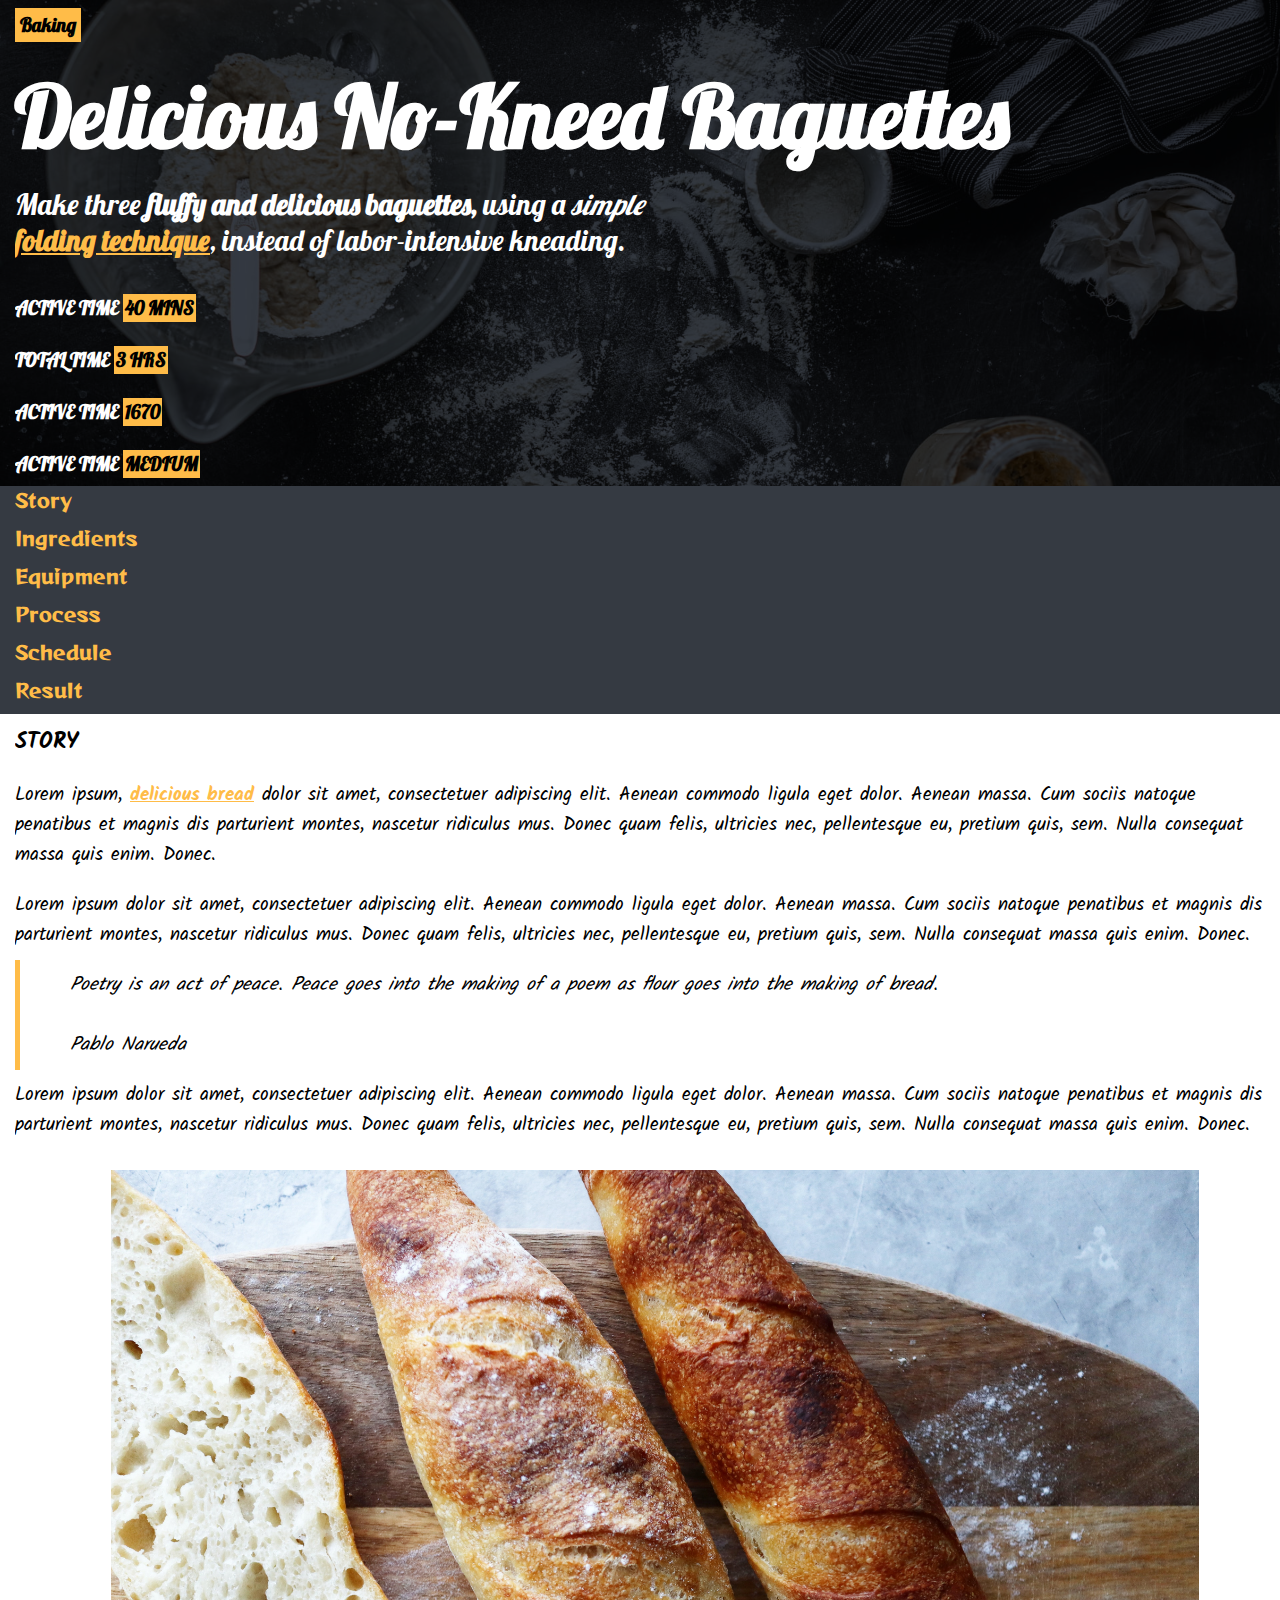
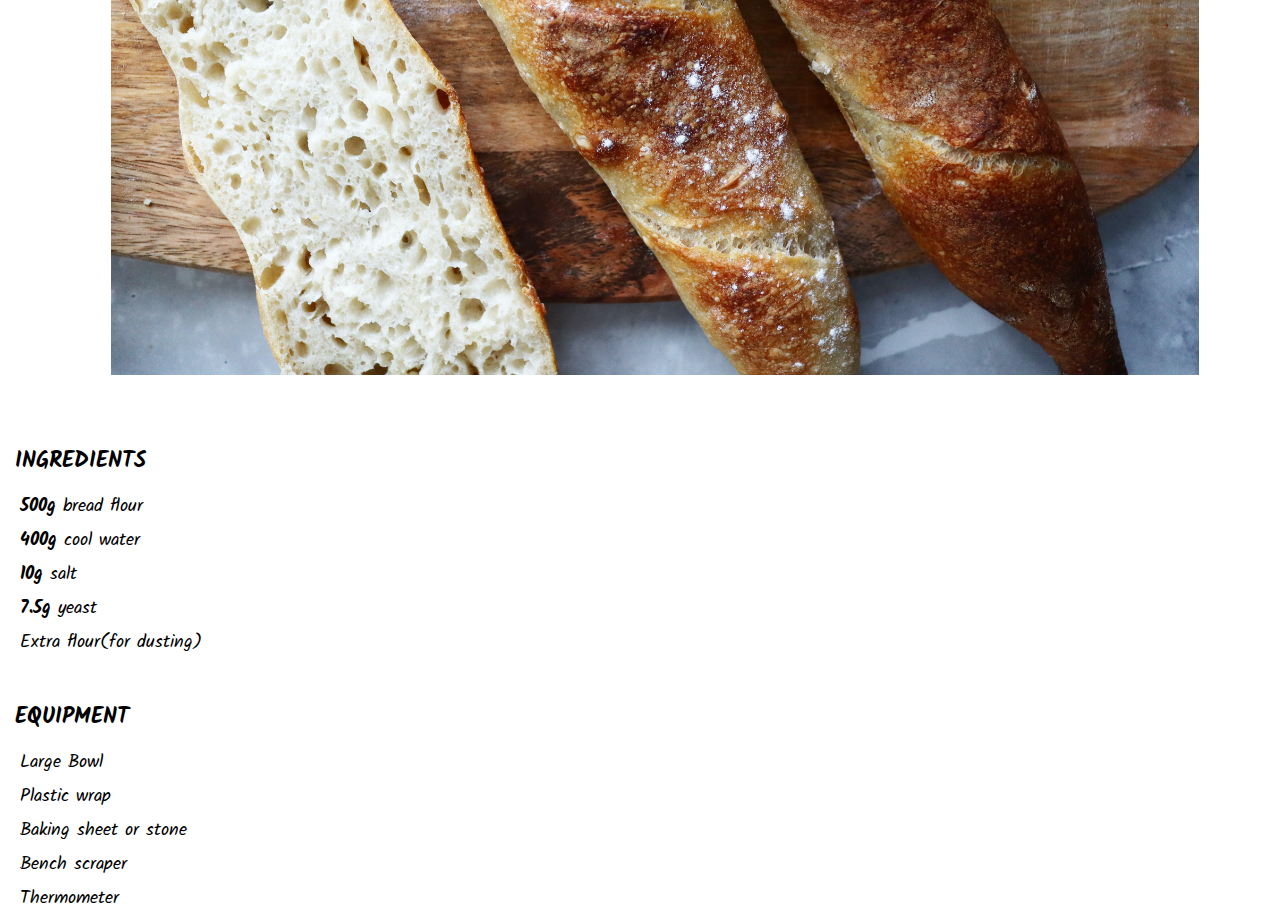
==== index2.html @ e2cf869e "first commit" ====
<!DOCTYPE html>
<html lang="en">
<head>
    <meta charset="UTF-8">
    <meta name="viewport" content="width=device-width, initial-scale=1.0">
    <link rel="stylesheet" href="style2.css">
    <title>Recipe Project</title>
</head>
<body>
    <header>
        <h4>Baking</h4>
        <h2>Delicious No-Kneed Baguettes</h2>
        <p class="desc_p">
            Make three <b>fluffy and delicious baguettes,</b> using a <i>simple</i> <br><span class="dec_word">folding technique</span>, 
            instead of labor-intensive kneading.
        </p>
        <div class="desc_points">
            <ul>
                <li>ACTIVE TIME <span class="desc_vals">40 MINS</span></li>
                <li>TOTAL TIME <span class="desc_vals">3 HRS</span></li>
                <li>ACTIVE TIME <span class="desc_vals">1670</span></li>
                <li>ACTIVE TIME <span class="desc_vals">MEDIUM</span></li>
            </ul>
        </div>
    </header>
    <nav>
        <ul>
            <li><a href="#story">Story</a></li>
            <li><a href="#ingredients">Ingredients</a></li>
            <li><a href="#equipment">Equipment</a></li>
            <li><a href="#process">Process</a></li>
            <li><a href="#schedule">Schedule</a></li>
            <li><a href="#result">Result</a></li>
        </ul>
    </nav>
    <div class="main_content">
        <div id="story">
            <h3>STORY</h3>
            <p>
                Lorem ipsum, <span class="dec_word">delicious bread</span> dolor sit amet, consectetuer adipiscing elit. Aenean commodo ligula eget dolor. 
                Aenean massa. Cum sociis natoque penatibus et magnis dis parturient montes, nascetur ridiculus mus. 
                Donec quam felis, ultricies nec, pellentesque eu, pretium quis, sem. Nulla consequat massa quis enim. Donec.
            </p>
            <p>
                Lorem ipsum dolor sit amet, consectetuer adipiscing elit. Aenean commodo ligula eget dolor. 
                Aenean massa. Cum sociis natoque penatibus et magnis dis parturient montes, nascetur ridiculus mus. 
                Donec quam felis, ultricies nec, pellentesque eu, pretium quis, sem. Nulla consequat massa quis enim. Donec.
            </p>
            <p class="banner">
                Poetry is an act of peace. Peace goes into the making of a poem as flour goes into the making of bread. <br><br>
                Pablo Narueda
            </p>
            <p>
                Lorem ipsum dolor sit amet, consectetuer adipiscing elit. Aenean commodo ligula eget dolor. 
                Aenean massa. Cum sociis natoque penatibus et magnis dis parturient montes, nascetur ridiculus mus. 
                Donec quam felis, ultricies nec, pellentesque eu, pretium quis, sem. Nulla consequat massa quis enim. Donec.
            </p>
            <div class="imagecontainer">
                <div class="image">
                    <img src="/images/gallery-a.jpg" alt="baguettes">
                </div>
            </div>
        </div>
        <div id="ingredients">
            <h3>INGREDIENTS</h3>
            <ul>
                <li><b>500g</b> bread flour</li>
                <li><b>400g</b> cool water</li>
                <li><b>10g</b> salt</li>
                <li><b>7.5g</b> yeast</li>
                <li>Extra flour(for dusting)</li>
            </ul>
        </div>
        <div id="equipment">
            <h3>EQUIPMENT</h3>
            <ul>
                <li>Large Bowl</li>
                <li>Plastic wrap</li>
                <li>Baking sheet or stone</li>
                <li>Bench scraper</li>
                <li>Thermometer</li>
            </ul>
        </div>
        <div id="process"></div>
        <div id="schedule"></div>
        <div id="result"></div>
    </div>
</body>
</html>
---- style2.css ----
@import url('https://fonts.googleapis.com/css2?family=Lobster&display=swap');
@import url('https://fonts.googleapis.com/css2?family=Reggae+One&display=swap');
@import url('https://fonts.googleapis.com/css2?family=Kalam&display=swap');
*{
    box-sizing: border-box;
    padding: 0;
    margin: 0;
    overflow-x: hidden;
}
header{
    background-color: #353A42;
    background-image: url("/images/ingredients-1920w.jpg");
    background-position: top;
    background-repeat: no-repeat;
    /*background-attachment: fixed;*/
    background-blend-mode:multiply;
    background-size: cover;
    width: 100vw;
    color: white;
    font-family: 'Lobster';
}
header h4{
    background-color: #ffbc48;
    color: rgb(0, 0, 0);
    display: inline-block;
    font-size: 1.2em;
    margin: 8px 15px;
    padding: 5px;
}
header h2{
    display: block;
    font-size: 5.4em;
    padding: 8px 15px;
}
header .desc_p{
    font-size: 1.8em;
    margin: 8px 15px;
    color: inherit;
}
.dec_word{
    font-weight: 800;
    text-decoration: underline;
    color:#ffbc48;
}
header .desc_points{
    background-color: #353a4200;
    margin: 20px 0px 0px 15px;
}
.desc_points ul{
    list-style-type: none;
}
.desc_points ul li{
    margin-top: 8px;
    margin-right: 120px;
    padding: 10px 0 10px 0;
    font-size: 1.2em;
    font-weight: 800;
}
.desc_vals{
    background-color: #ffbc48;
    color: black;
    padding: 2px;
    margin-top: 3px;   
}
nav{
    position: sticky;
    top: 0px;
    background-color: #353A42;
    width: 100vw;
    font-family:'Reggae One';
}
nav ul{
    margin-left: 15px;
    list-style-type: none;
    font-size: 1.2em;
    font-weight: 900;
}
nav ul li{
    padding: 0px 0px 10px 0px;
}
nav ul li a{
    text-decoration: none;
    color: #ffbc48;
}
nav ul li a:hover{
    color: #b48637;
}
.main_content{
    width: 100vw;
    font-family: 'kalam';
}
.main_content h3{
    color:rgb(0, 0, 0);
    margin-left: 15px;
    padding-right: 15px;
    padding-top: 10px;
    padding-bottom: 10px;
    font-size: 1.4em;
}
.main_content p{
    color:rgb(0, 0, 0);
    margin-left: 15px;
    padding-right: 15px;
    padding-top: 10px;
    padding-bottom: 10px;
    font-size: 1.2em;
}
.banner{
    border-left: 5px solid #ffbc48;
    font-style: italic;
    padding-left: 50px;
}
.main_content .image img{
    height: auto;
    width: 100%;
}
.imagecontainer{
    position: relative;
    width: 85%;
    height: auto;
    left: 50%;
    top: 10%;
    transform: translate(-50%, 0%);
    margin: 20px 15px;
    z-index: -1;
}
#ingredients, #equipment{
    margin-top: 30px;
}
#ingredients ul, #equipment ul{
    list-style-type: circle;
    margin-left: 15px;
    font-size: 1.1em;
}
#ingredients ul li, #equipment ul li{
    padding: 3px 5px;
}
@media only screen and (max-width: 700px){
    .imagecontainer{
        width: 70%;
    }
}
@media only screen and (max-width: 500px){
    .imagecontainer{
        width: 100%;
    }
}
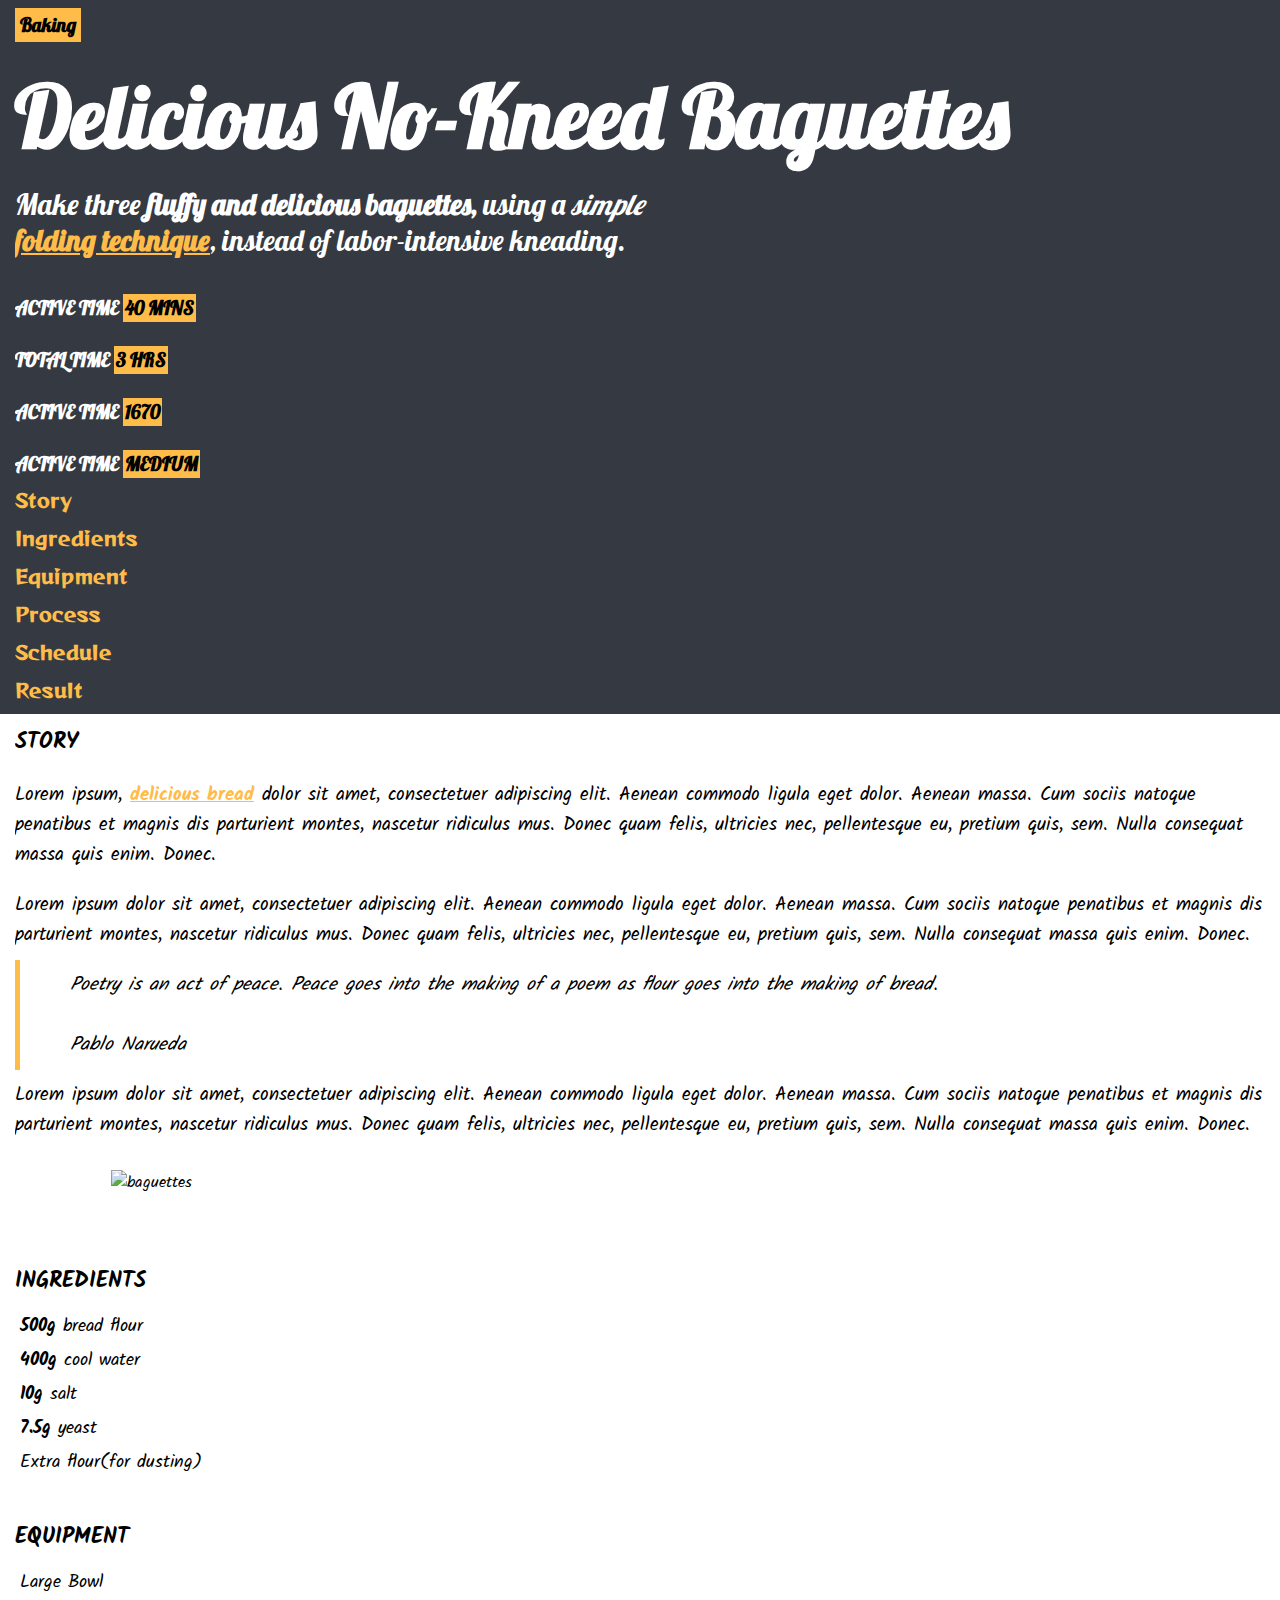
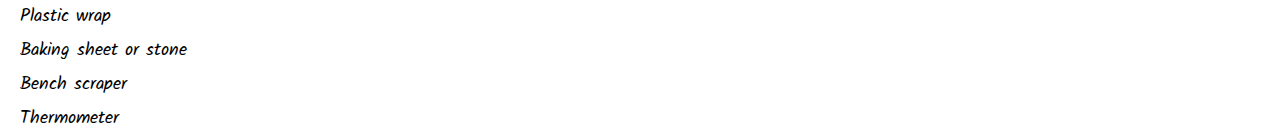
==== commit fbd91a1a: "changed the url of images" ====
--- a/index2.html
+++ b/index2.html
@@ -57,7 +57,7 @@
             </p>
             <div class="imagecontainer">
                 <div class="image">
-                    <img src="/images/gallery-a.jpg" alt="baguettes">
+                    <img src="https://github.com/R-I-S-H-I/Recipe-project/blob/main/images/gallery-a.jpg" alt="baguettes">
                 </div>
             </div>
         </div>
--- a/style2.css
+++ b/style2.css
@@ -9,7 +9,7 @@
 }
 header{
     background-color: #353A42;
-    background-image: url("/images/ingredients-1920w.jpg");
+    background-image: url("https://github.com/R-I-S-H-I/Recipe-project/blob/main/images/ingredients-1920w.jpg");
     background-position: top;
     background-repeat: no-repeat;
     /*background-attachment: fixed;*/
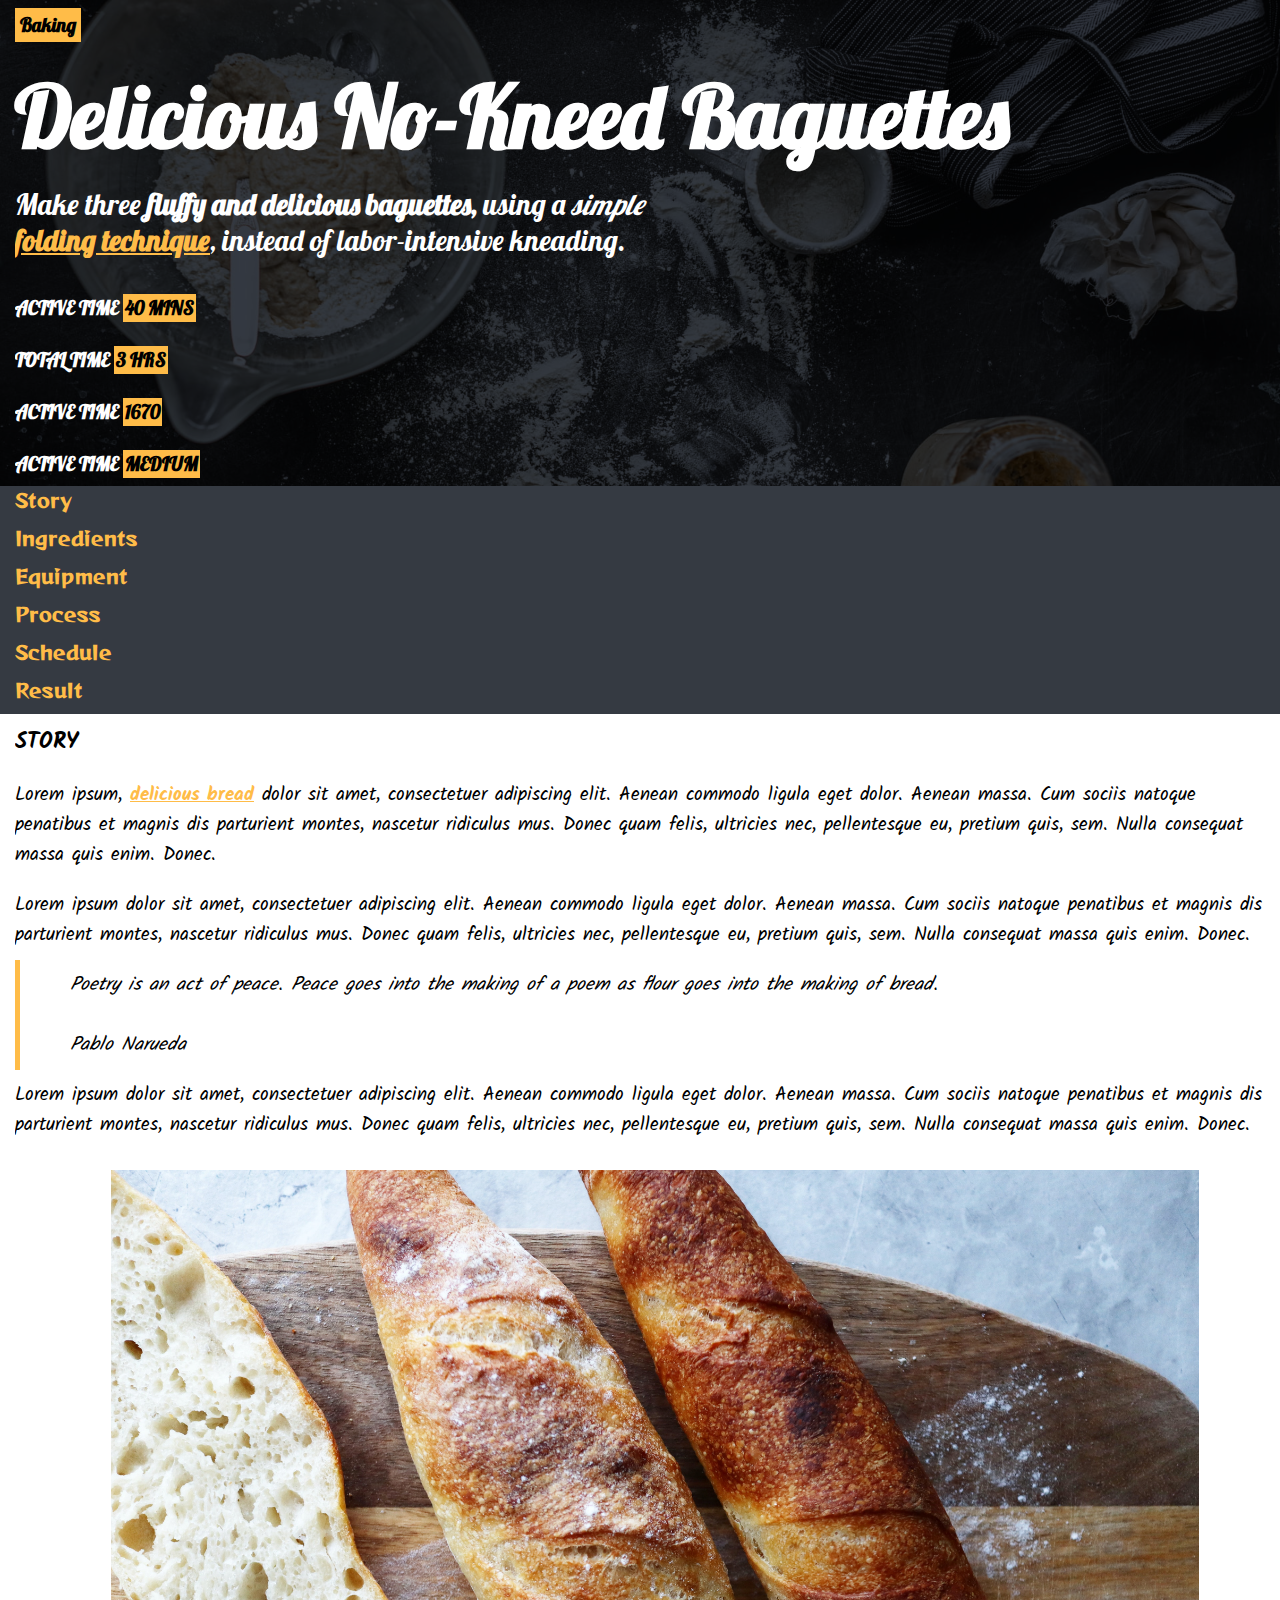
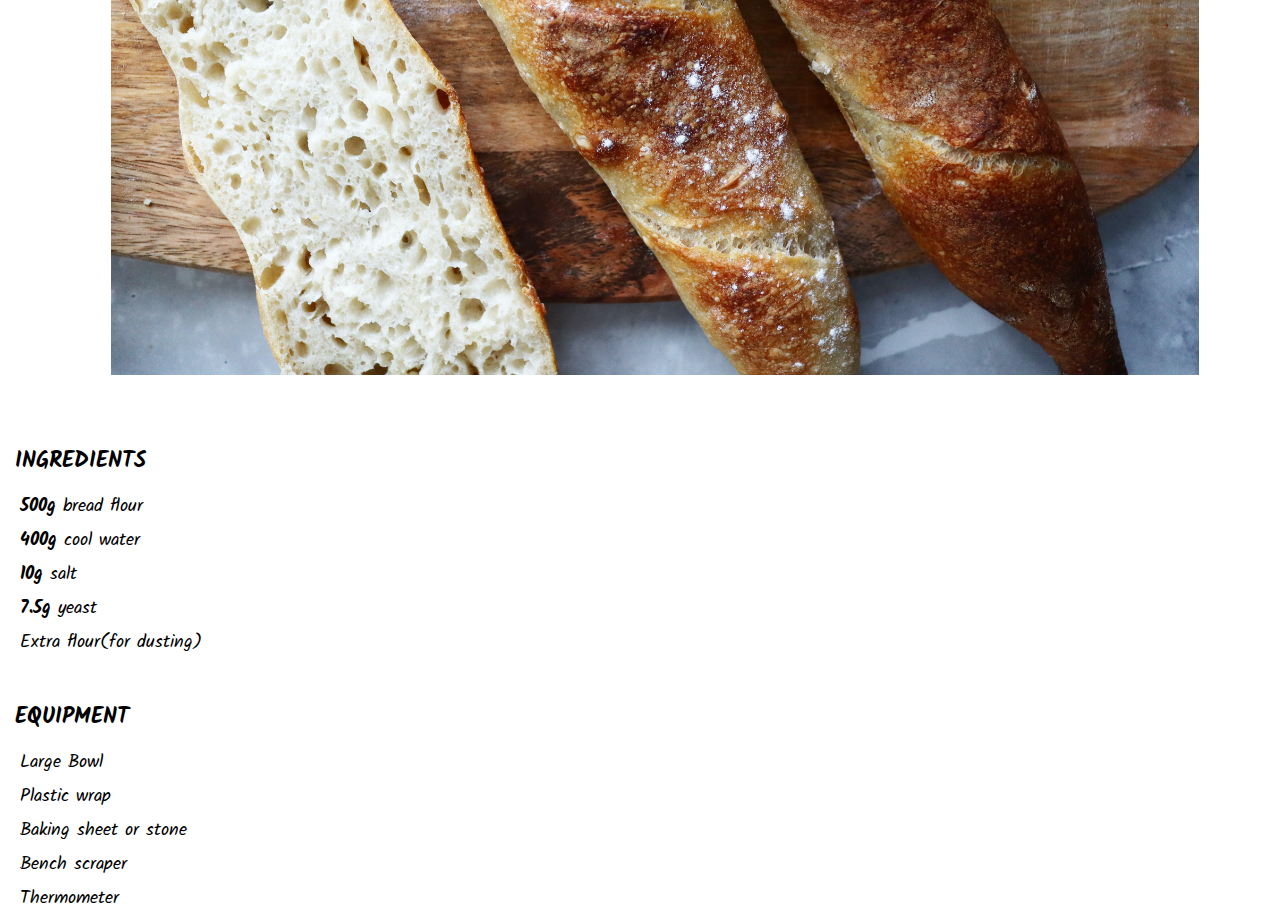
==== commit 2e9dd89a: "changes the url, src again for the images" ====
--- a/index2.html
+++ b/index2.html
@@ -57,7 +57,7 @@
             </p>
             <div class="imagecontainer">
                 <div class="image">
-                    <img src="https://github.com/R-I-S-H-I/Recipe-project/blob/main/images/gallery-a.jpg" alt="baguettes">
+                    <img src="../images/gallery-a.jpg" alt="baguettes">
                 </div>
             </div>
         </div>
--- a/style2.css
+++ b/style2.css
@@ -9,7 +9,7 @@
 }
 header{
     background-color: #353A42;
-    background-image: url("https://github.com/R-I-S-H-I/Recipe-project/blob/main/images/ingredients-1920w.jpg");
+    background-image: url("../images/ingredients-1920w.jpg");
     background-position: top;
     background-repeat: no-repeat;
     /*background-attachment: fixed;*/
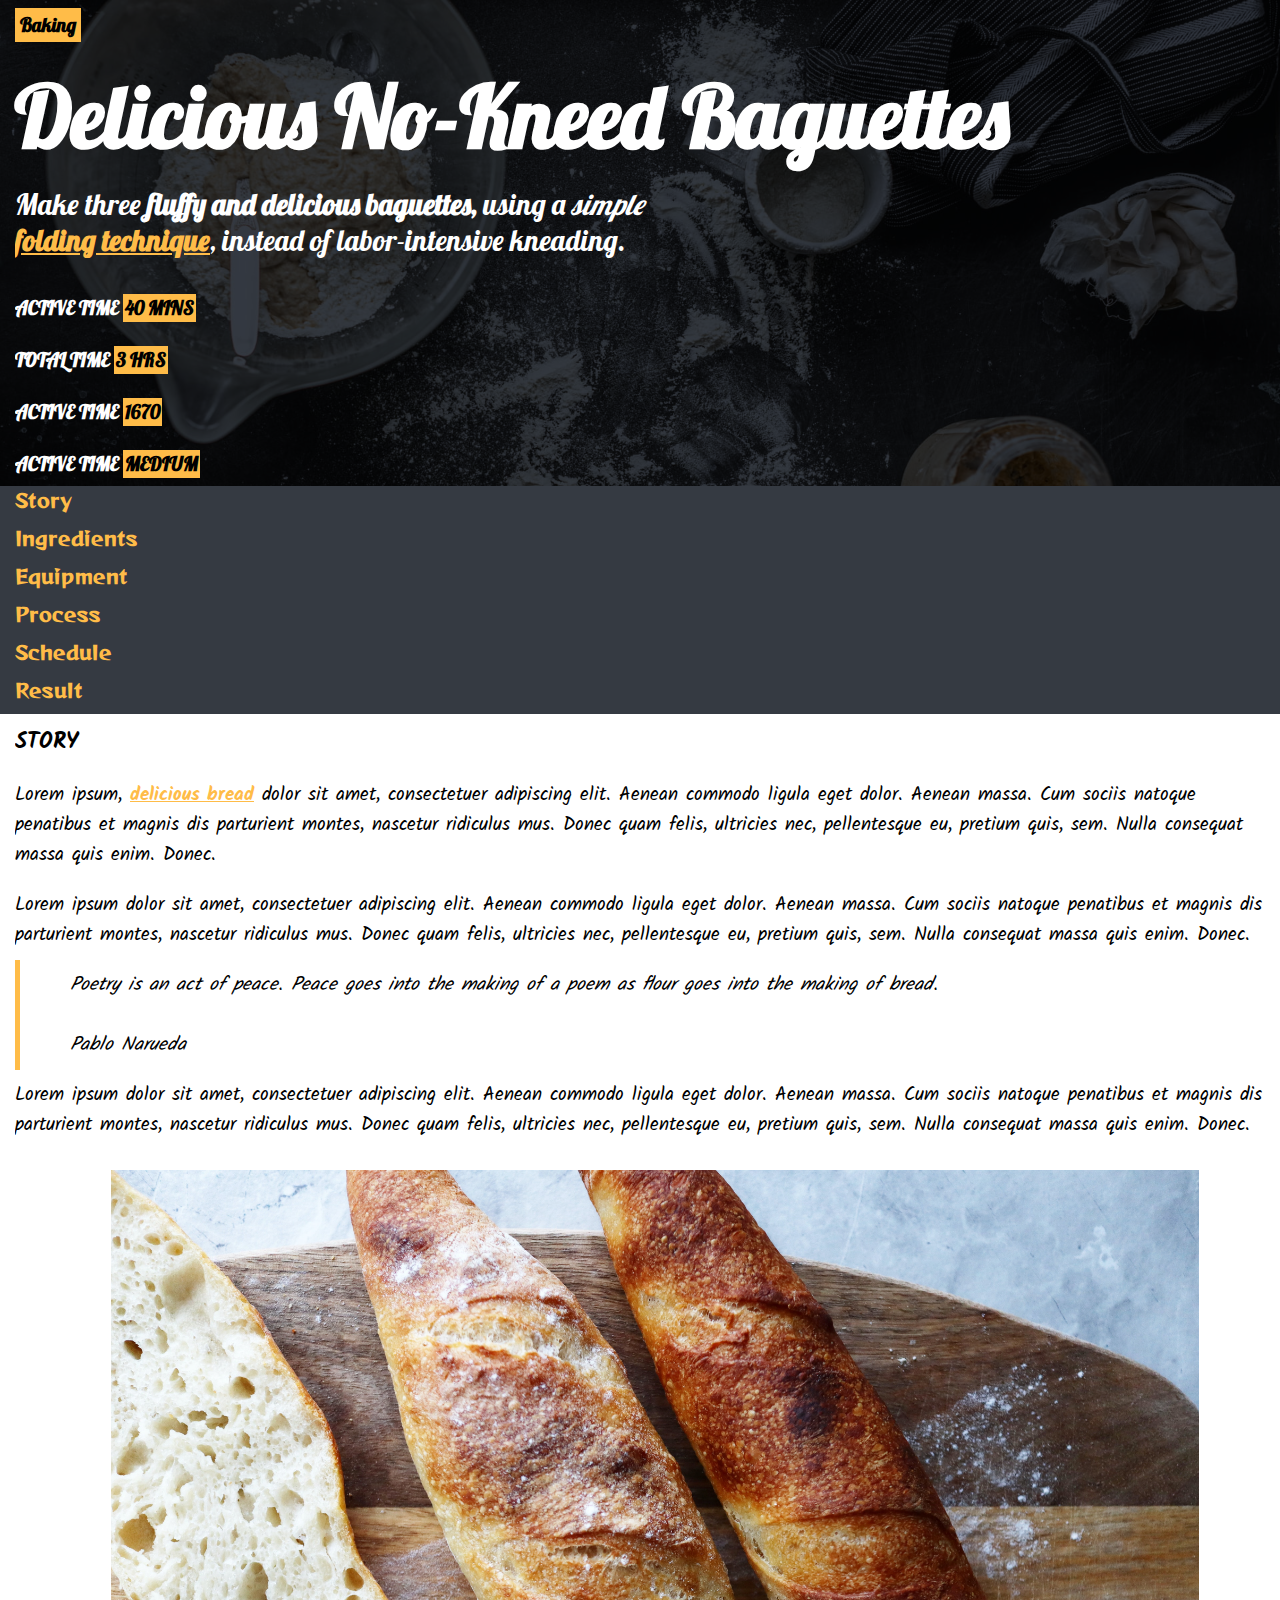
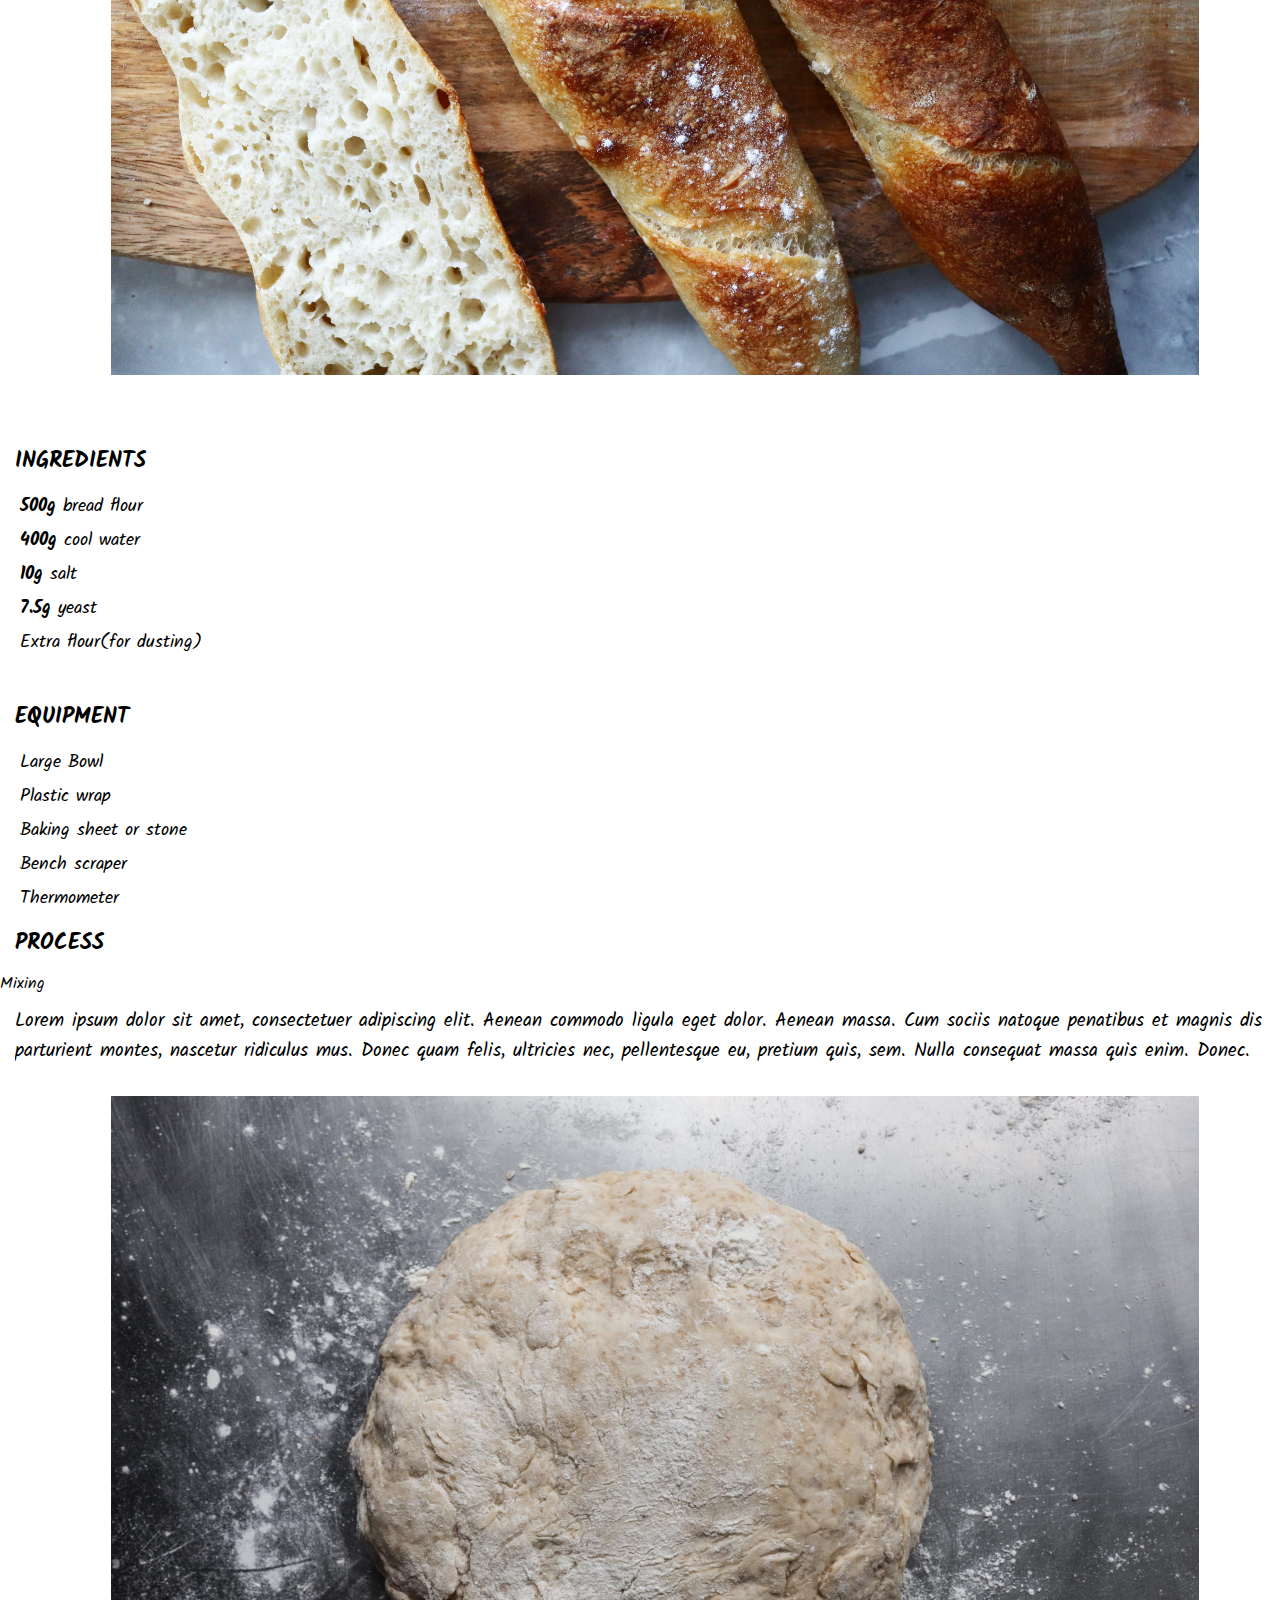
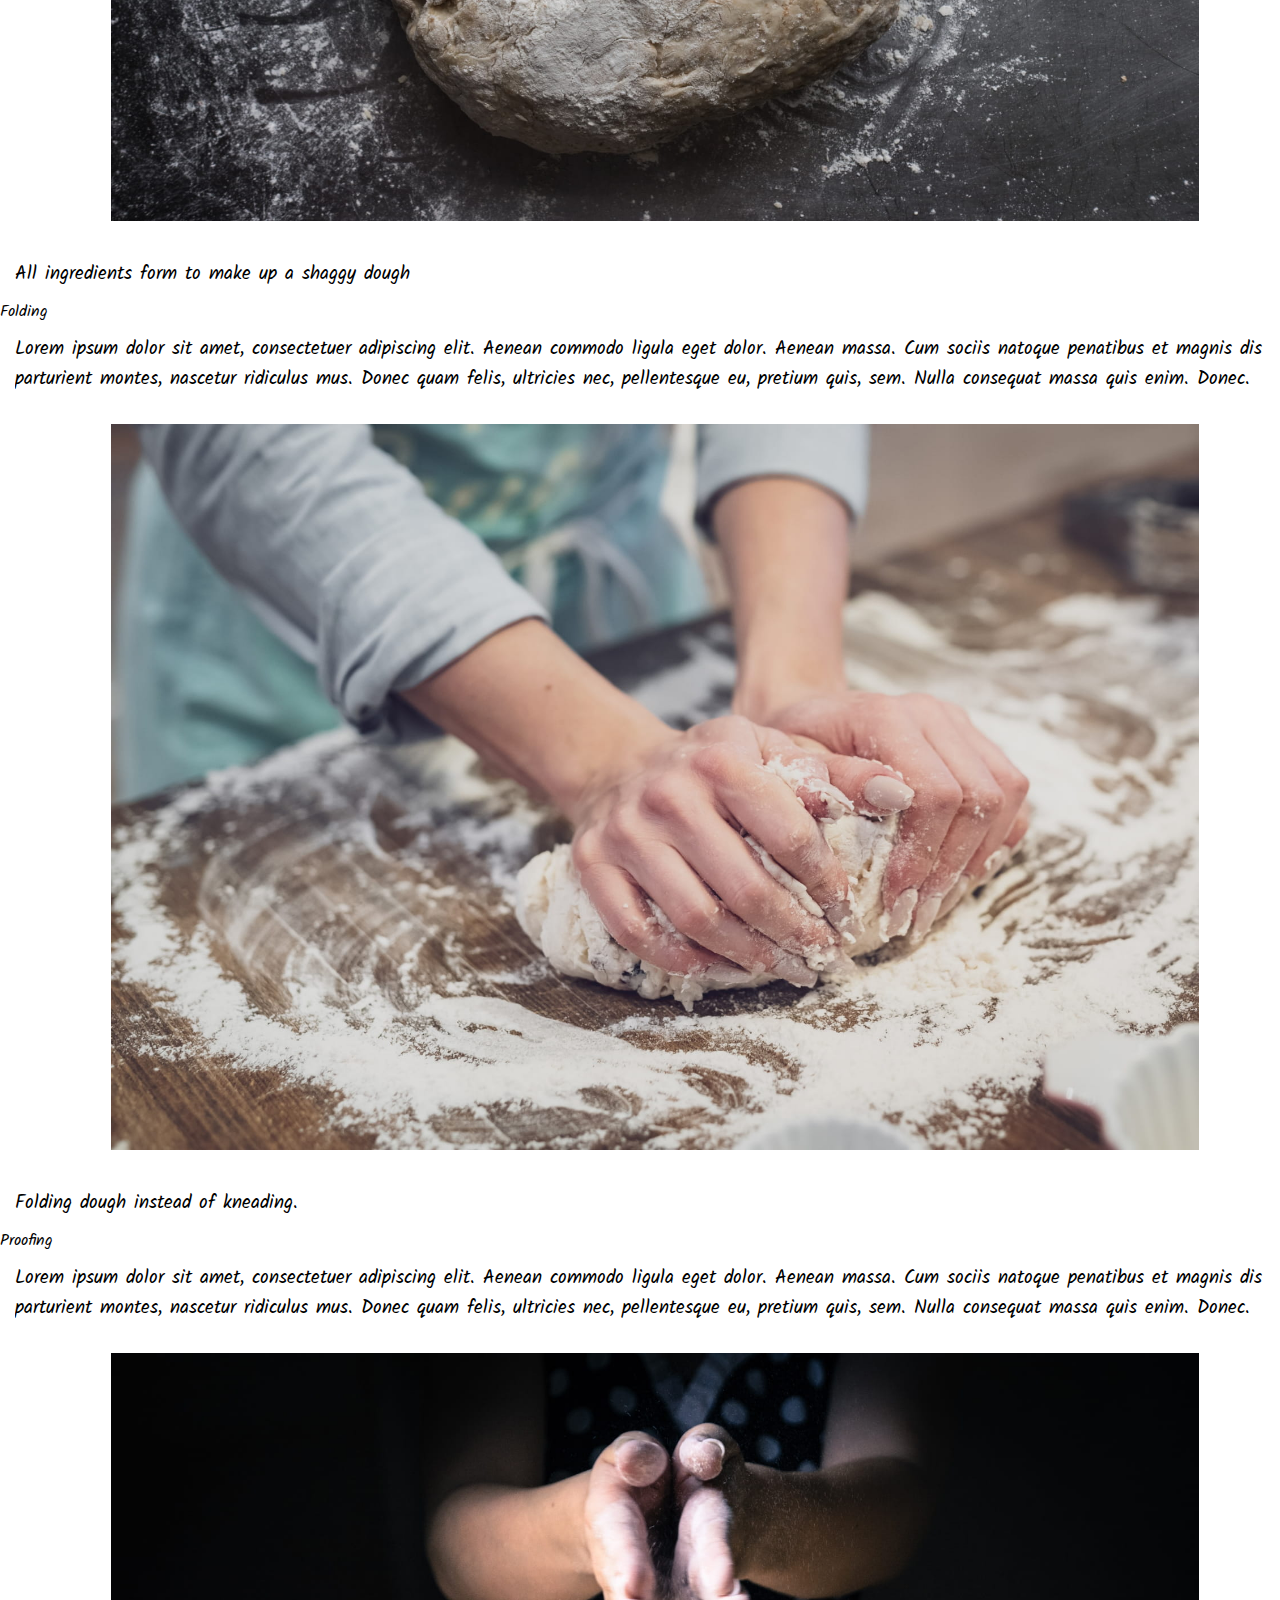
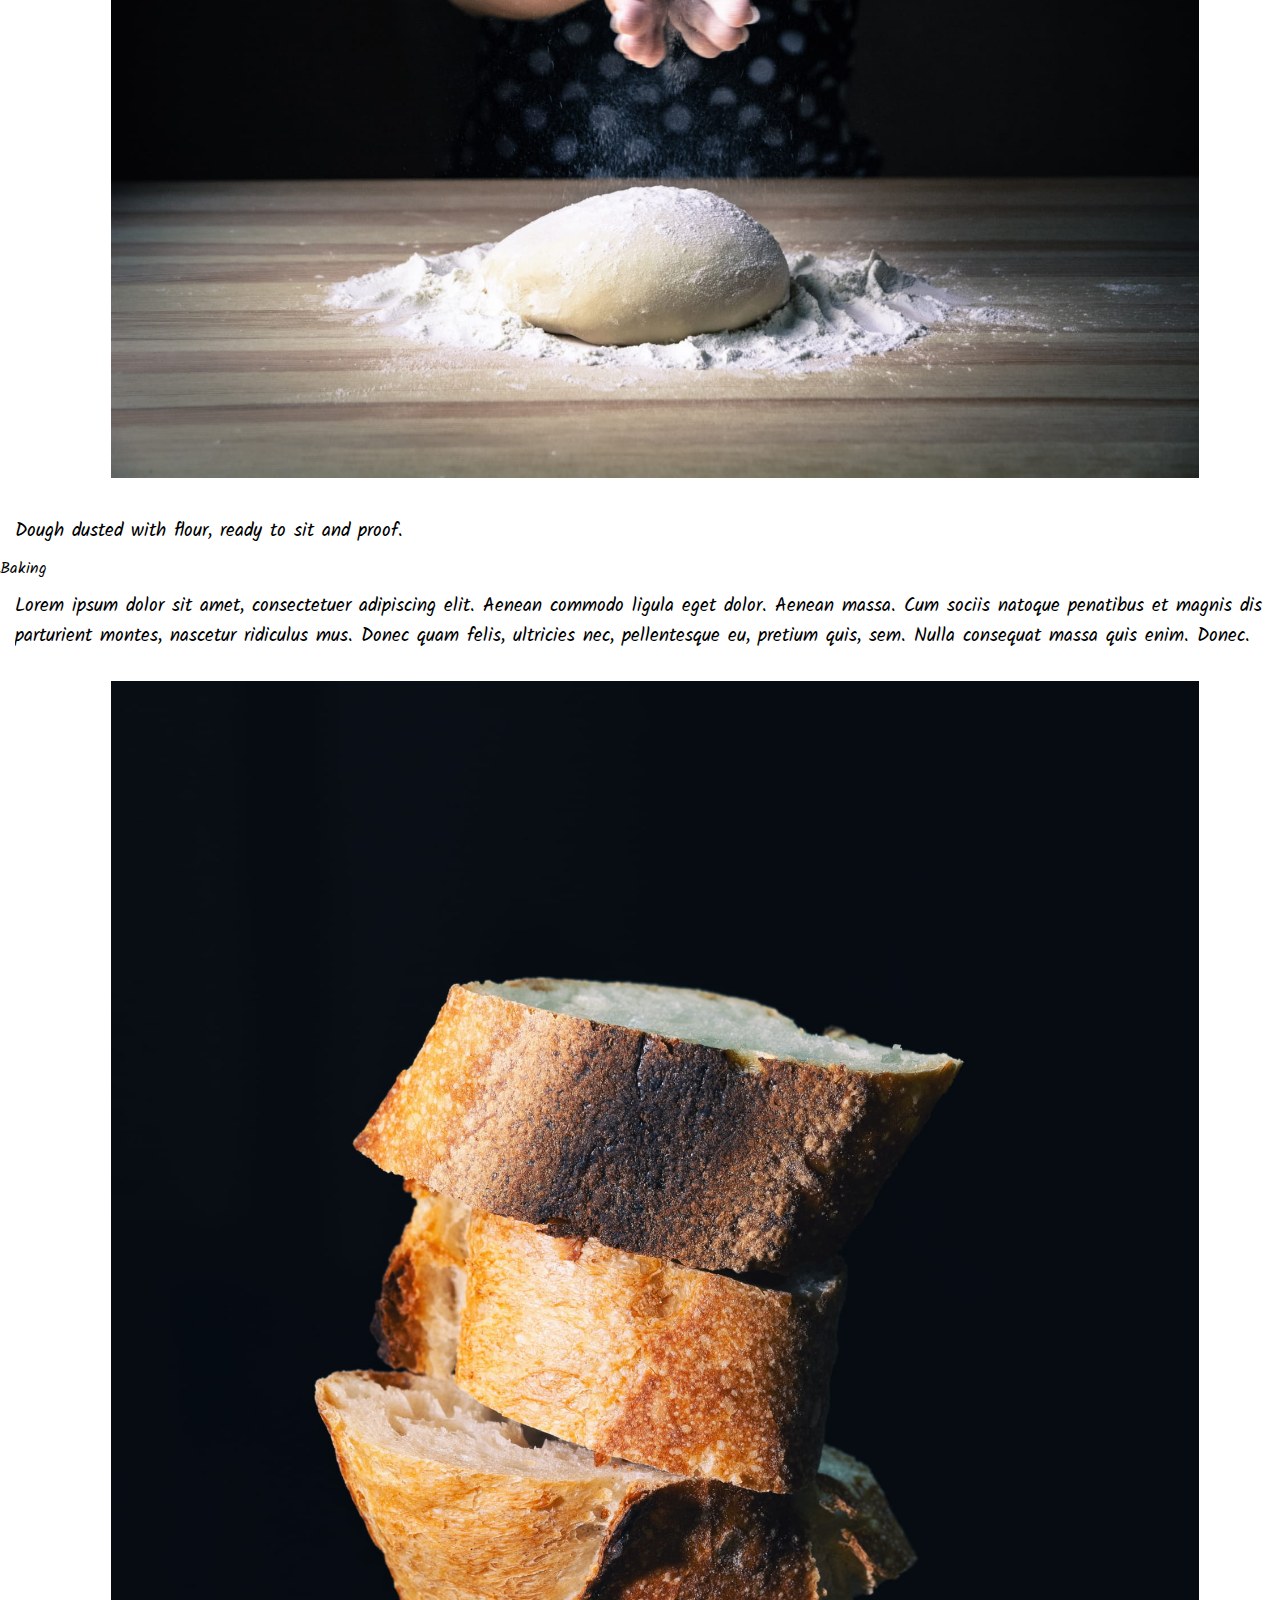
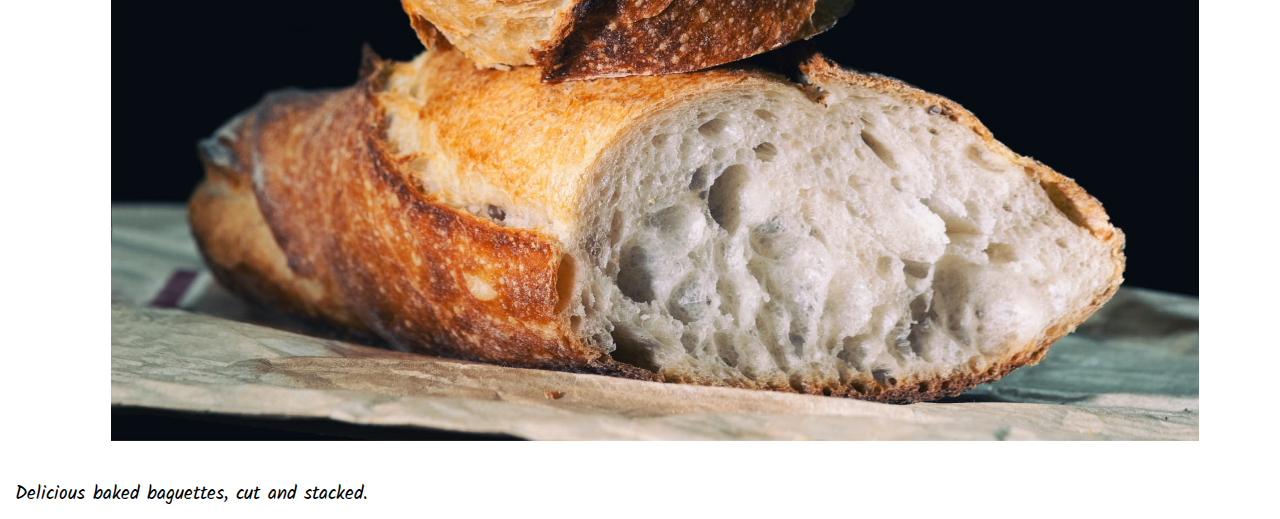
==== commit 34ea0099: "added the process ol in index2.html" ====
--- a/index2.html
+++ b/index2.html
@@ -81,7 +81,63 @@
                 <li>Thermometer</li>
             </ul>
         </div>
-        <div id="process"></div>
+        <div id="process">
+            <h3>PROCESS</h3>
+            <ol>
+                <li>Mixing
+                    <p>
+                        Lorem ipsum dolor sit amet, consectetuer adipiscing elit. Aenean commodo ligula eget dolor. 
+                        Aenean massa. Cum sociis natoque penatibus et magnis dis parturient montes, nascetur ridiculus mus. 
+                        Donec quam felis, ultricies nec, pellentesque eu, pretium quis, sem. Nulla consequat massa quis enim. Donec.
+                    </p>
+                    <div class="imagecontainer">
+                        <div class="image">
+                            <img src="../images/mixing-ingredients-1920w.jpg" alt="Dough-mixed">
+                        </div>
+                    </div>
+                    <p>All ingredients form to make up a shaggy dough</p>
+                </li>
+                <li>Folding
+                    <p>
+                        Lorem ipsum dolor sit amet, consectetuer adipiscing elit. Aenean commodo ligula eget dolor. 
+                        Aenean massa. Cum sociis natoque penatibus et magnis dis parturient montes, nascetur ridiculus mus. 
+                        Donec quam felis, ultricies nec, pellentesque eu, pretium quis, sem. Nulla consequat massa quis enim. Donec.
+                    </p>
+                    <div class="imagecontainer">
+                        <div class="image">
+                            <img src="../images/folding-dough-1920w.jpg" alt="Dough-folding">
+                        </div>
+                    </div>
+                    <p>Folding dough instead of kneading.</p>
+                </li>
+                <li>Proofing
+                    <p>
+                        Lorem ipsum dolor sit amet, consectetuer adipiscing elit. Aenean commodo ligula eget dolor. 
+                        Aenean massa. Cum sociis natoque penatibus et magnis dis parturient montes, nascetur ridiculus mus. 
+                        Donec quam felis, ultricies nec, pellentesque eu, pretium quis, sem. Nulla consequat massa quis enim. Donec.
+                    </p>
+                    <div class="imagecontainer">
+                        <div class="image">
+                            <img src="../images/proofing-1920w.jpg" alt="Dough-proofing">
+                        </div>
+                    </div>
+                    <p>Dough dusted with flour, ready to sit and proof.</p>
+                </li>
+                <li>Baking
+                    <p>
+                        Lorem ipsum dolor sit amet, consectetuer adipiscing elit. Aenean commodo ligula eget dolor. 
+                        Aenean massa. Cum sociis natoque penatibus et magnis dis parturient montes, nascetur ridiculus mus. 
+                        Donec quam felis, ultricies nec, pellentesque eu, pretium quis, sem. Nulla consequat massa quis enim. Donec.
+                    </p>
+                    <div class="imagecontainer">
+                        <div class="image">
+                            <img src="/images/baked-baguettes-1920w.jpg" alt="Baked-baguettes">
+                        </div>
+                    </div>
+                    <p>Delicious baked baguettes, cut and stacked.</p>
+                </li>
+            </ol>
+        </div>
         <div id="schedule"></div>
         <div id="result"></div>
     </div>
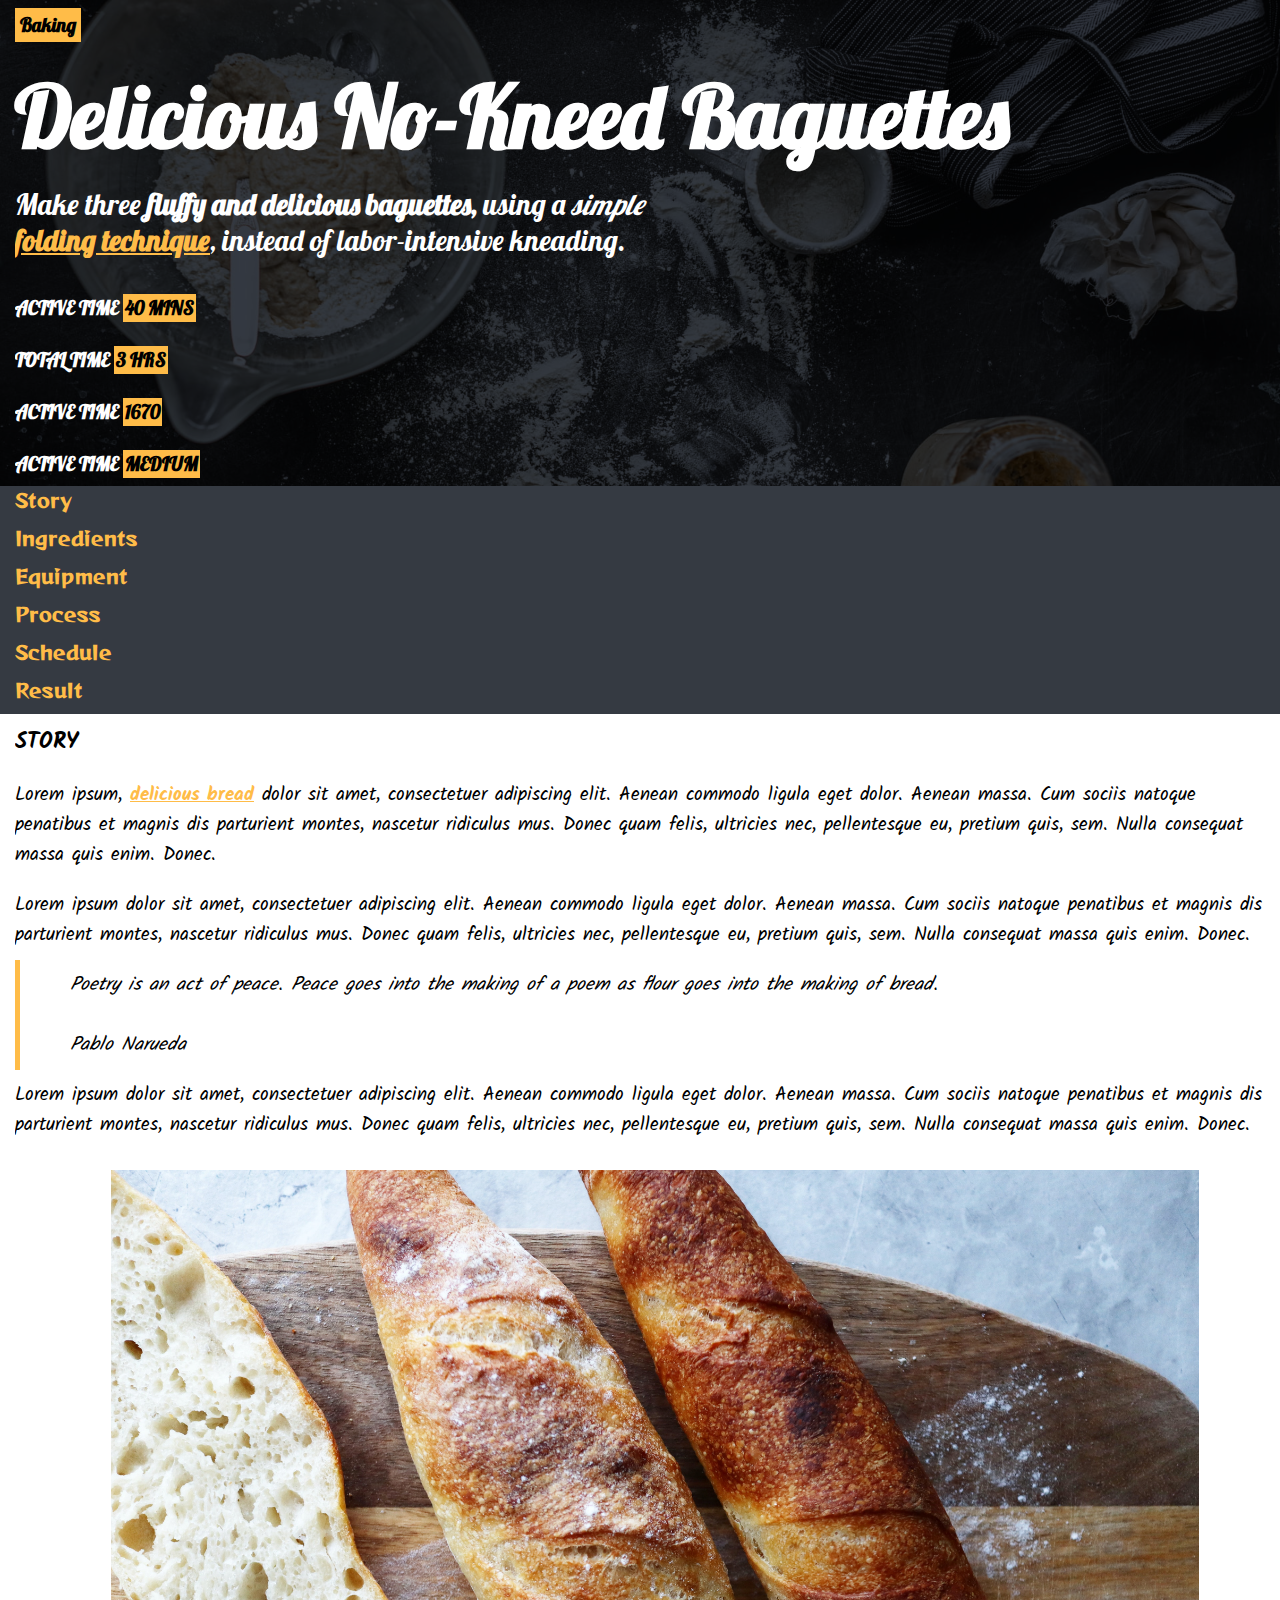
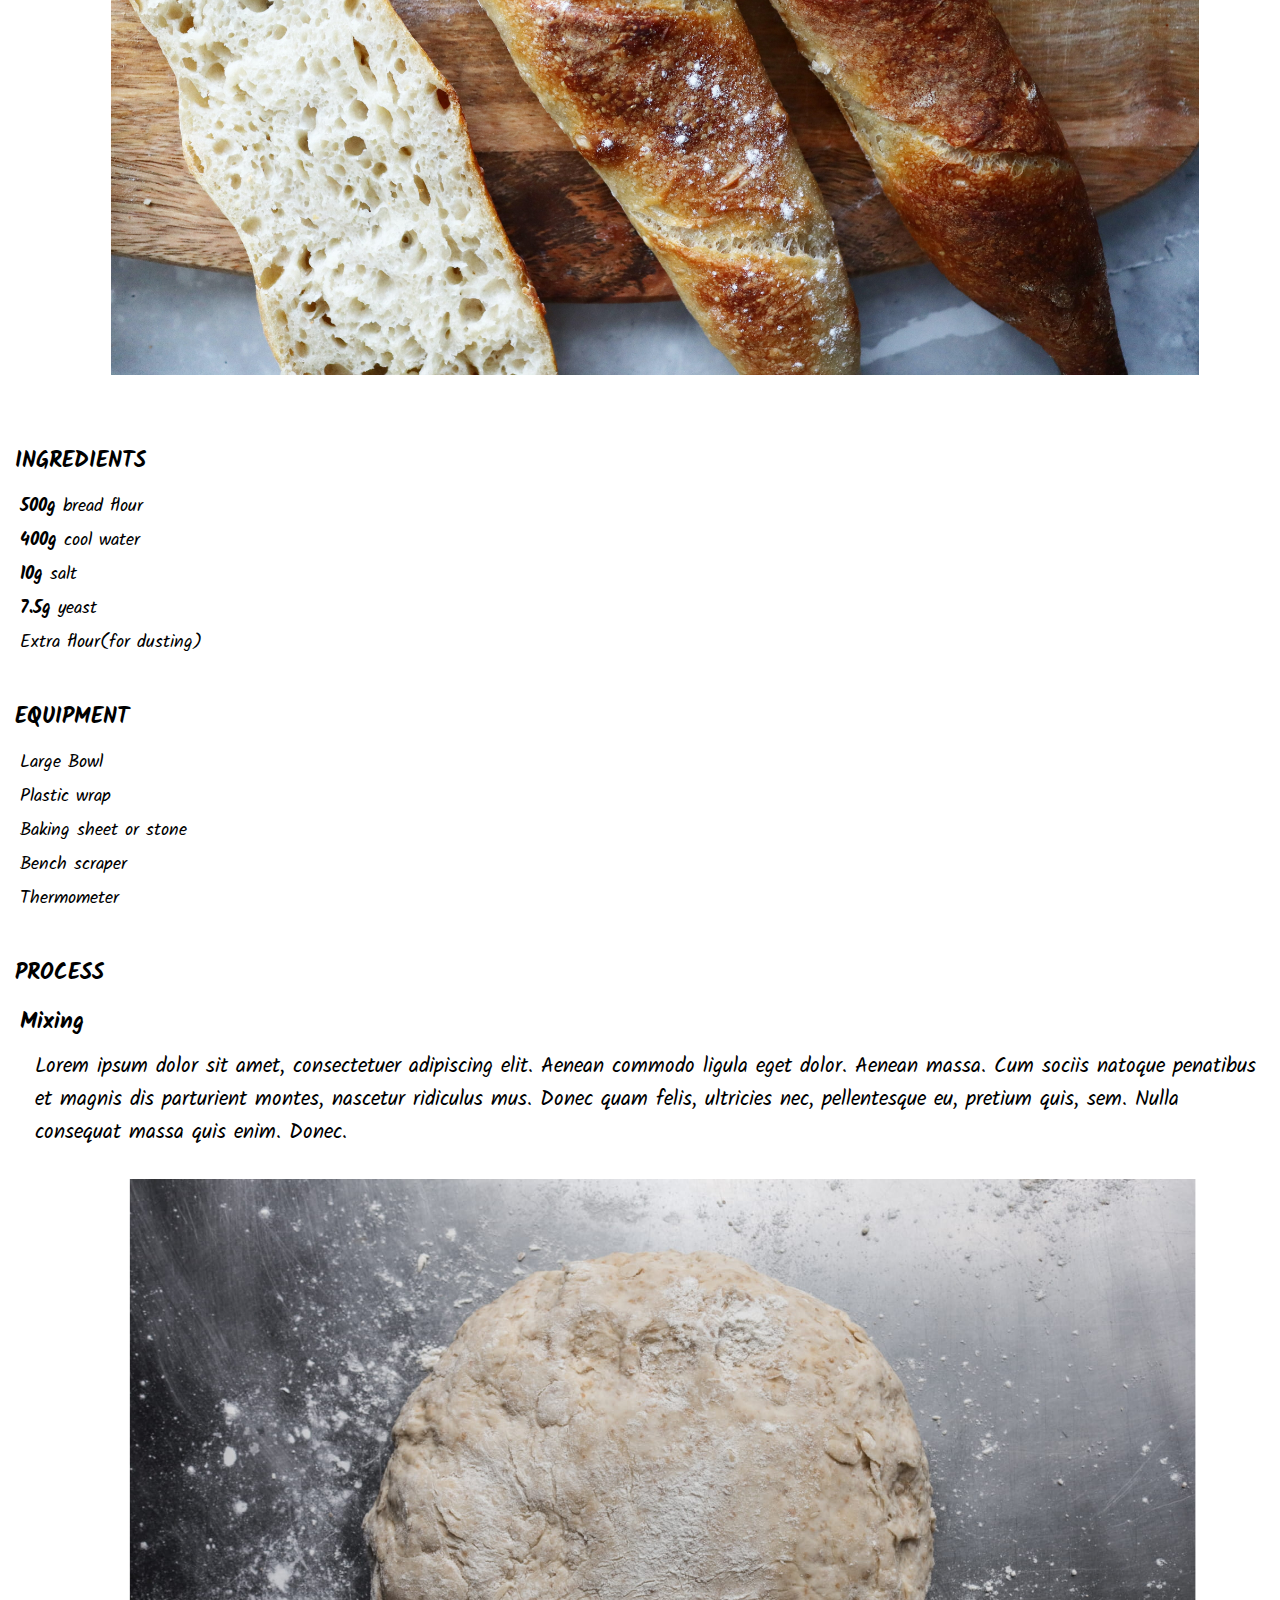
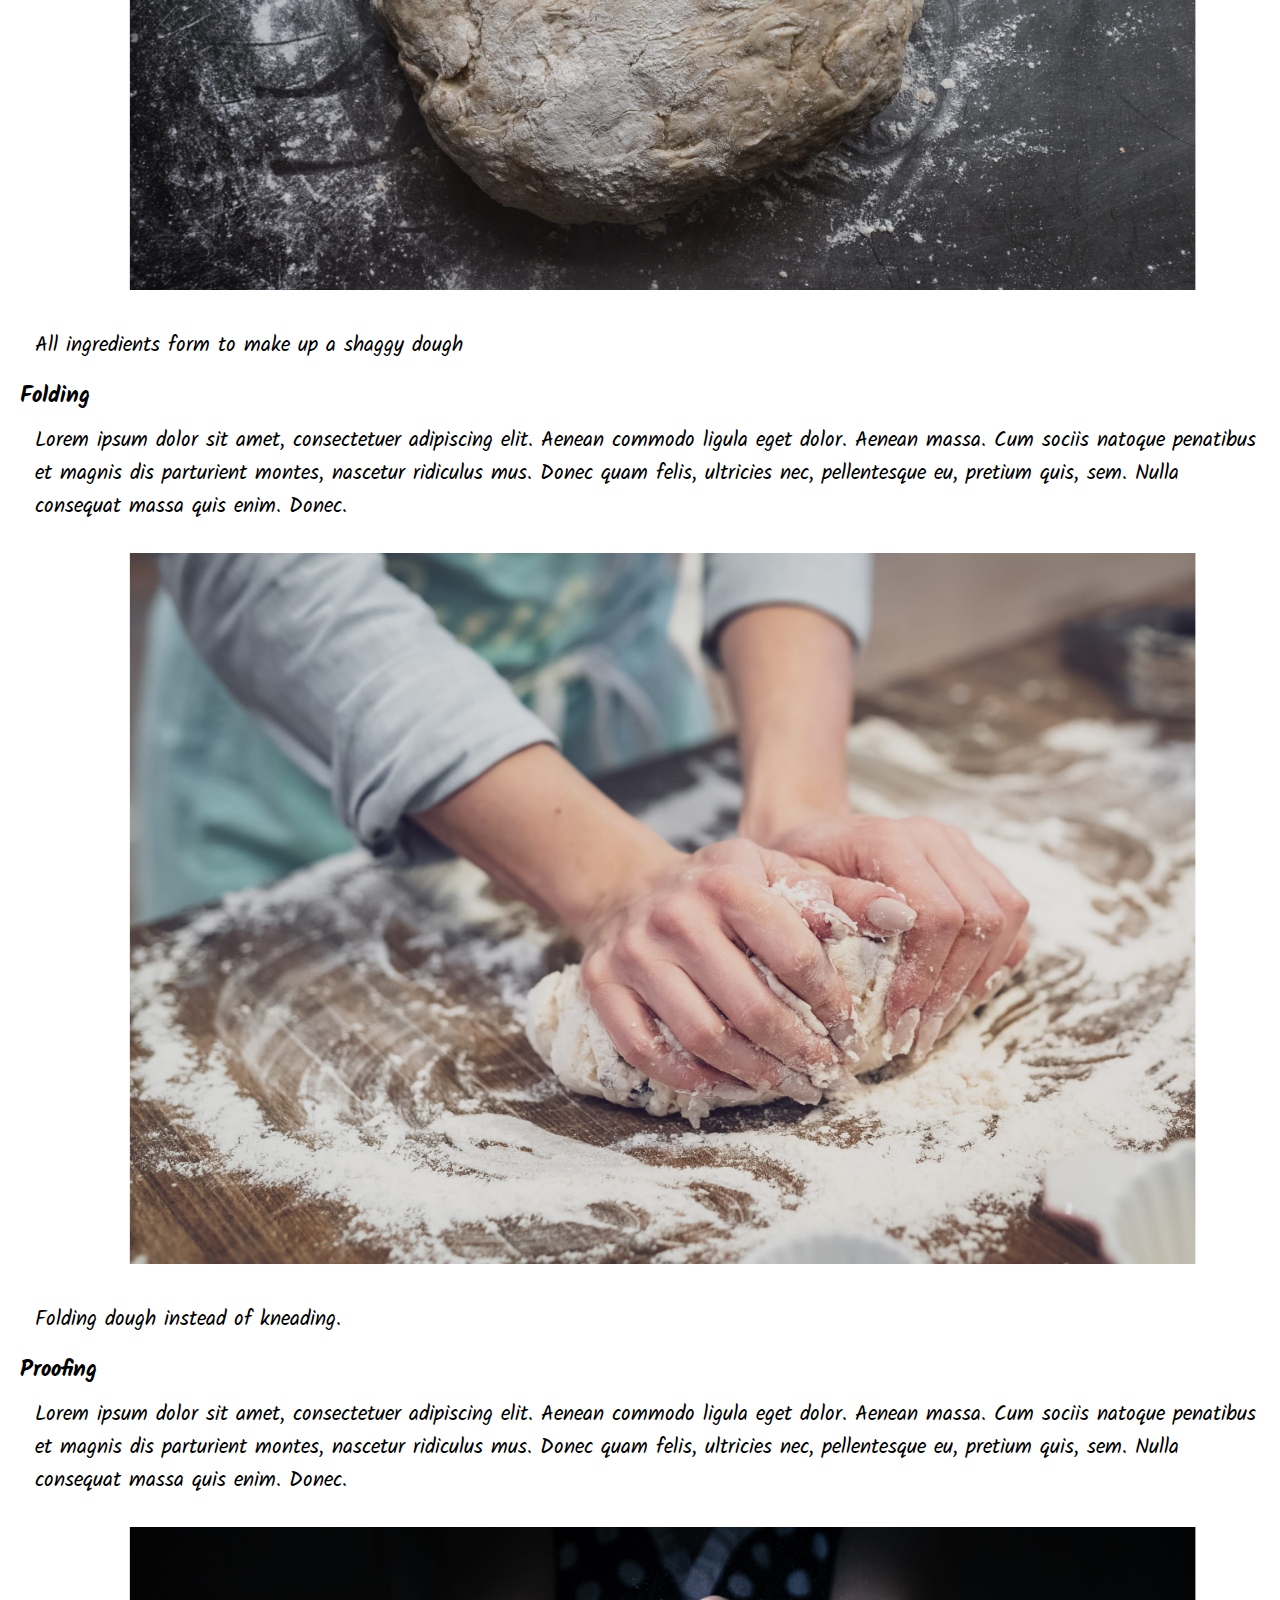
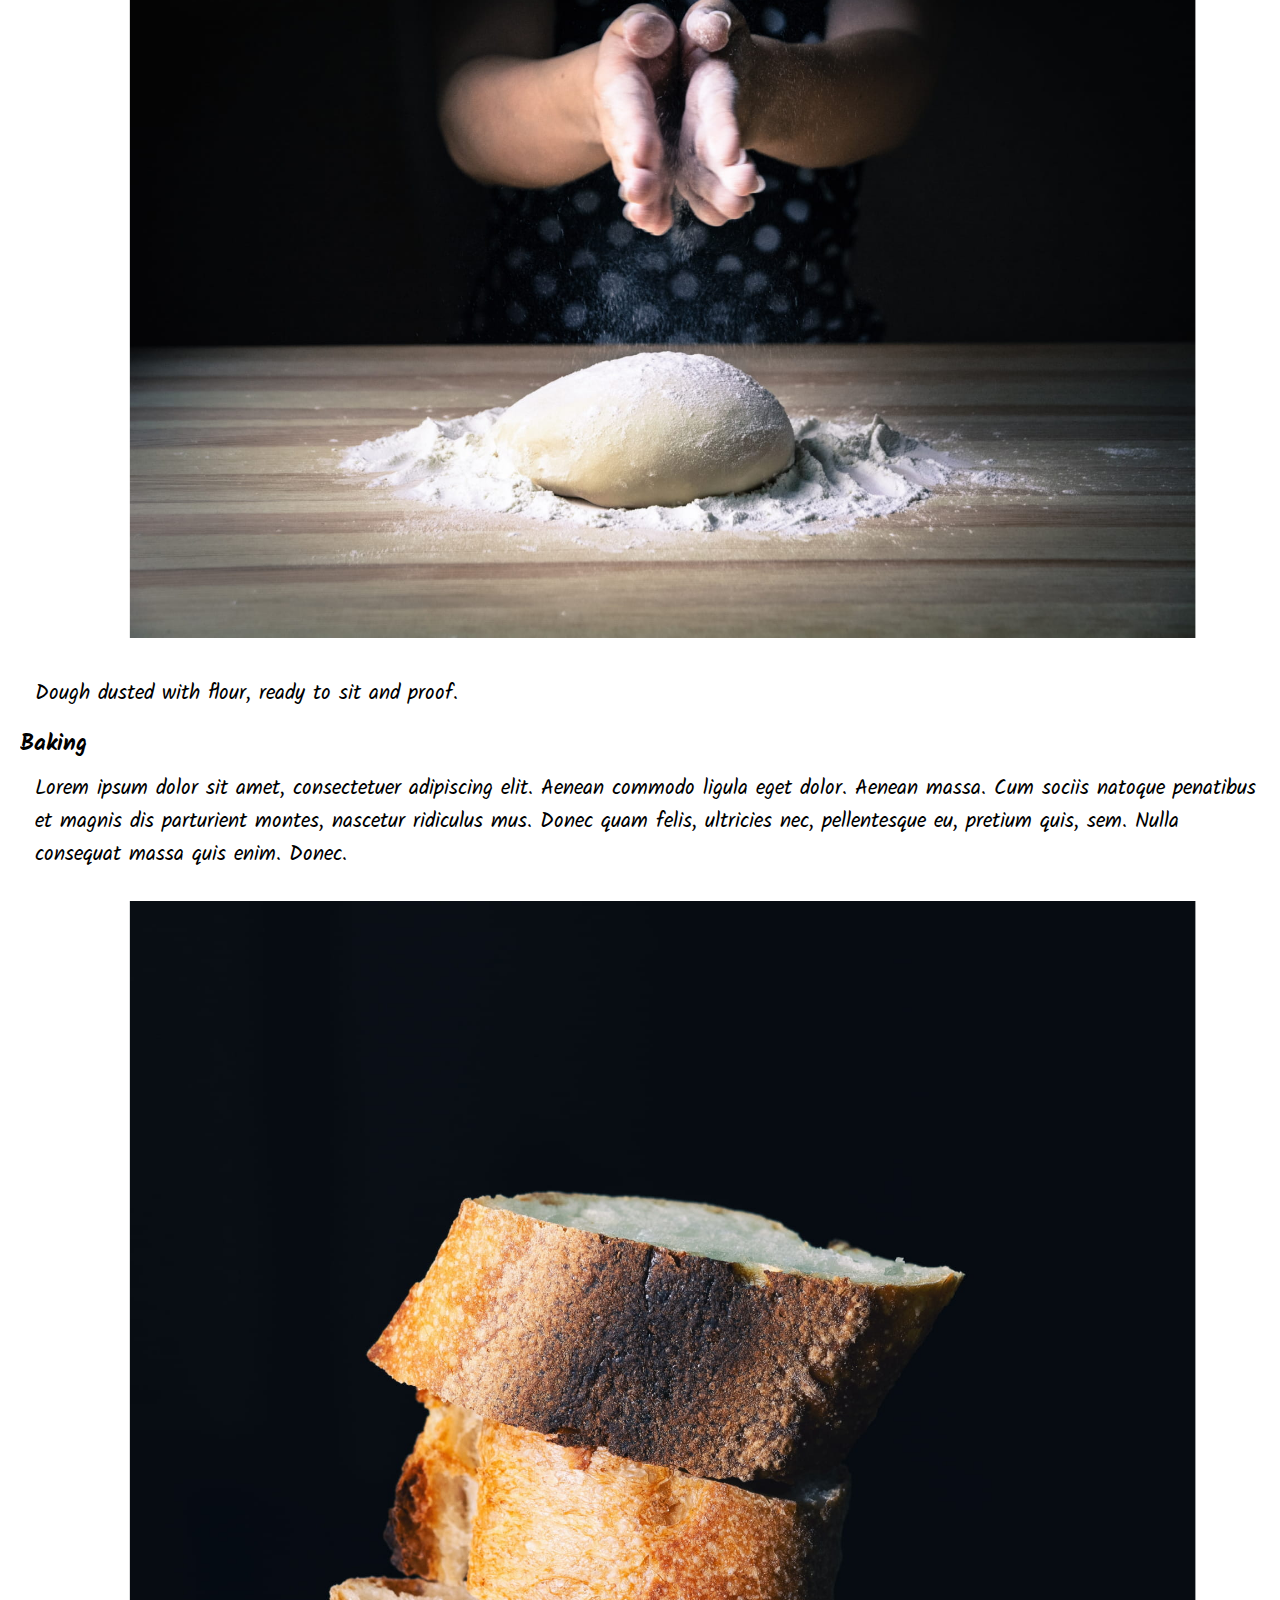
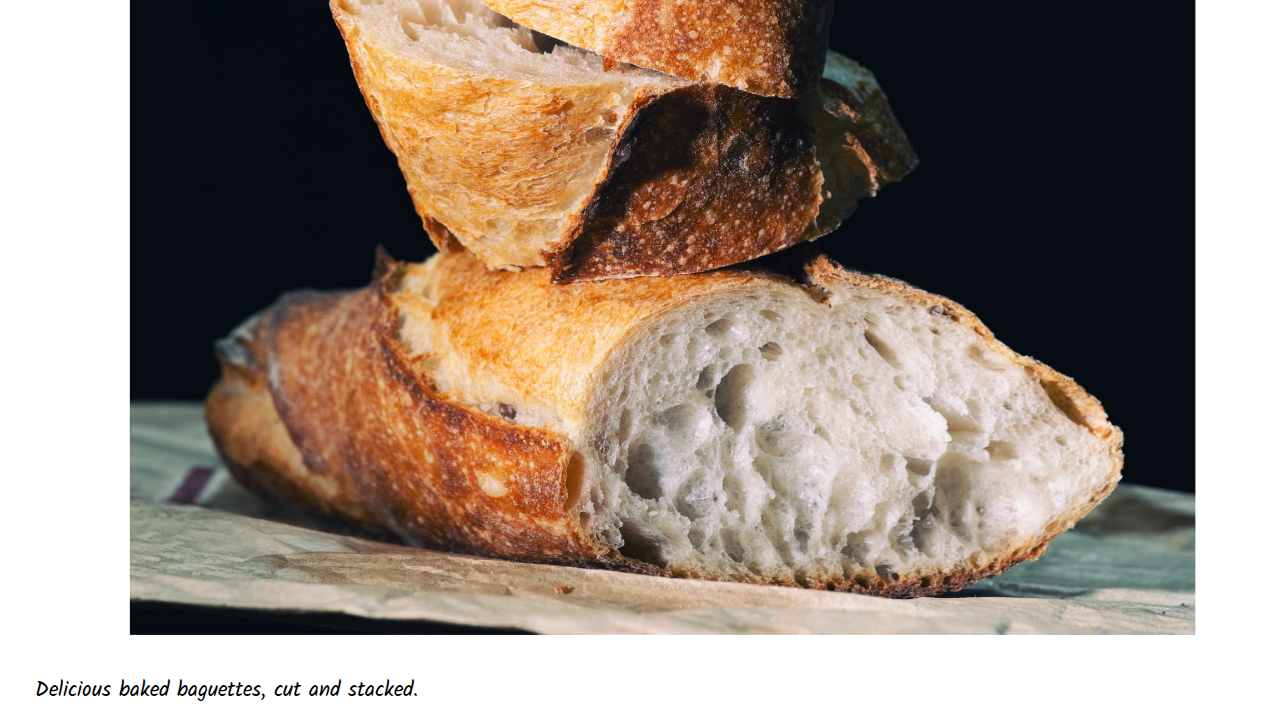
==== commit 9bc6d3fb: "changes the css properties of the ol" ====
--- a/index2.html
+++ b/index2.html
@@ -84,7 +84,7 @@
         <div id="process">
             <h3>PROCESS</h3>
             <ol>
-                <li>Mixing
+                <li><h4>Mixing</h4>
                     <p>
                         Lorem ipsum dolor sit amet, consectetuer adipiscing elit. Aenean commodo ligula eget dolor. 
                         Aenean massa. Cum sociis natoque penatibus et magnis dis parturient montes, nascetur ridiculus mus. 
@@ -97,7 +97,7 @@
                     </div>
                     <p>All ingredients form to make up a shaggy dough</p>
                 </li>
-                <li>Folding
+                <li><h4>Folding</h4>
                     <p>
                         Lorem ipsum dolor sit amet, consectetuer adipiscing elit. Aenean commodo ligula eget dolor. 
                         Aenean massa. Cum sociis natoque penatibus et magnis dis parturient montes, nascetur ridiculus mus. 
@@ -110,7 +110,7 @@
                     </div>
                     <p>Folding dough instead of kneading.</p>
                 </li>
-                <li>Proofing
+                <li><h4>Proofing</h4>
                     <p>
                         Lorem ipsum dolor sit amet, consectetuer adipiscing elit. Aenean commodo ligula eget dolor. 
                         Aenean massa. Cum sociis natoque penatibus et magnis dis parturient montes, nascetur ridiculus mus. 
@@ -123,7 +123,7 @@
                     </div>
                     <p>Dough dusted with flour, ready to sit and proof.</p>
                 </li>
-                <li>Baking
+                <li><h4>Baking</h4>
                     <p>
                         Lorem ipsum dolor sit amet, consectetuer adipiscing elit. Aenean commodo ligula eget dolor. 
                         Aenean massa. Cum sociis natoque penatibus et magnis dis parturient montes, nascetur ridiculus mus. 
--- a/style2.css
+++ b/style2.css
@@ -124,7 +124,7 @@
     margin: 20px 15px;
     z-index: -1;
 }
-#ingredients, #equipment{
+#ingredients, #equipment, #process{
     margin-top: 30px;
 }
 #ingredients ul, #equipment ul{
@@ -132,8 +132,17 @@
     margin-left: 15px;
     font-size: 1.1em;
 }
-#ingredients ul li, #equipment ul li{
+#ingredients ul li, #equipment ul li, #process ol li{
     padding: 3px 5px;
+}
+#process ol{
+    list-style-type:decimal;
+    margin-left: 15px;
+    font-size: 1.1em;
+}
+#process ol li h4{
+    font-weight: 900;
+    font-size: 1.3em;
 }
 @media only screen and (max-width: 700px){
     .imagecontainer{
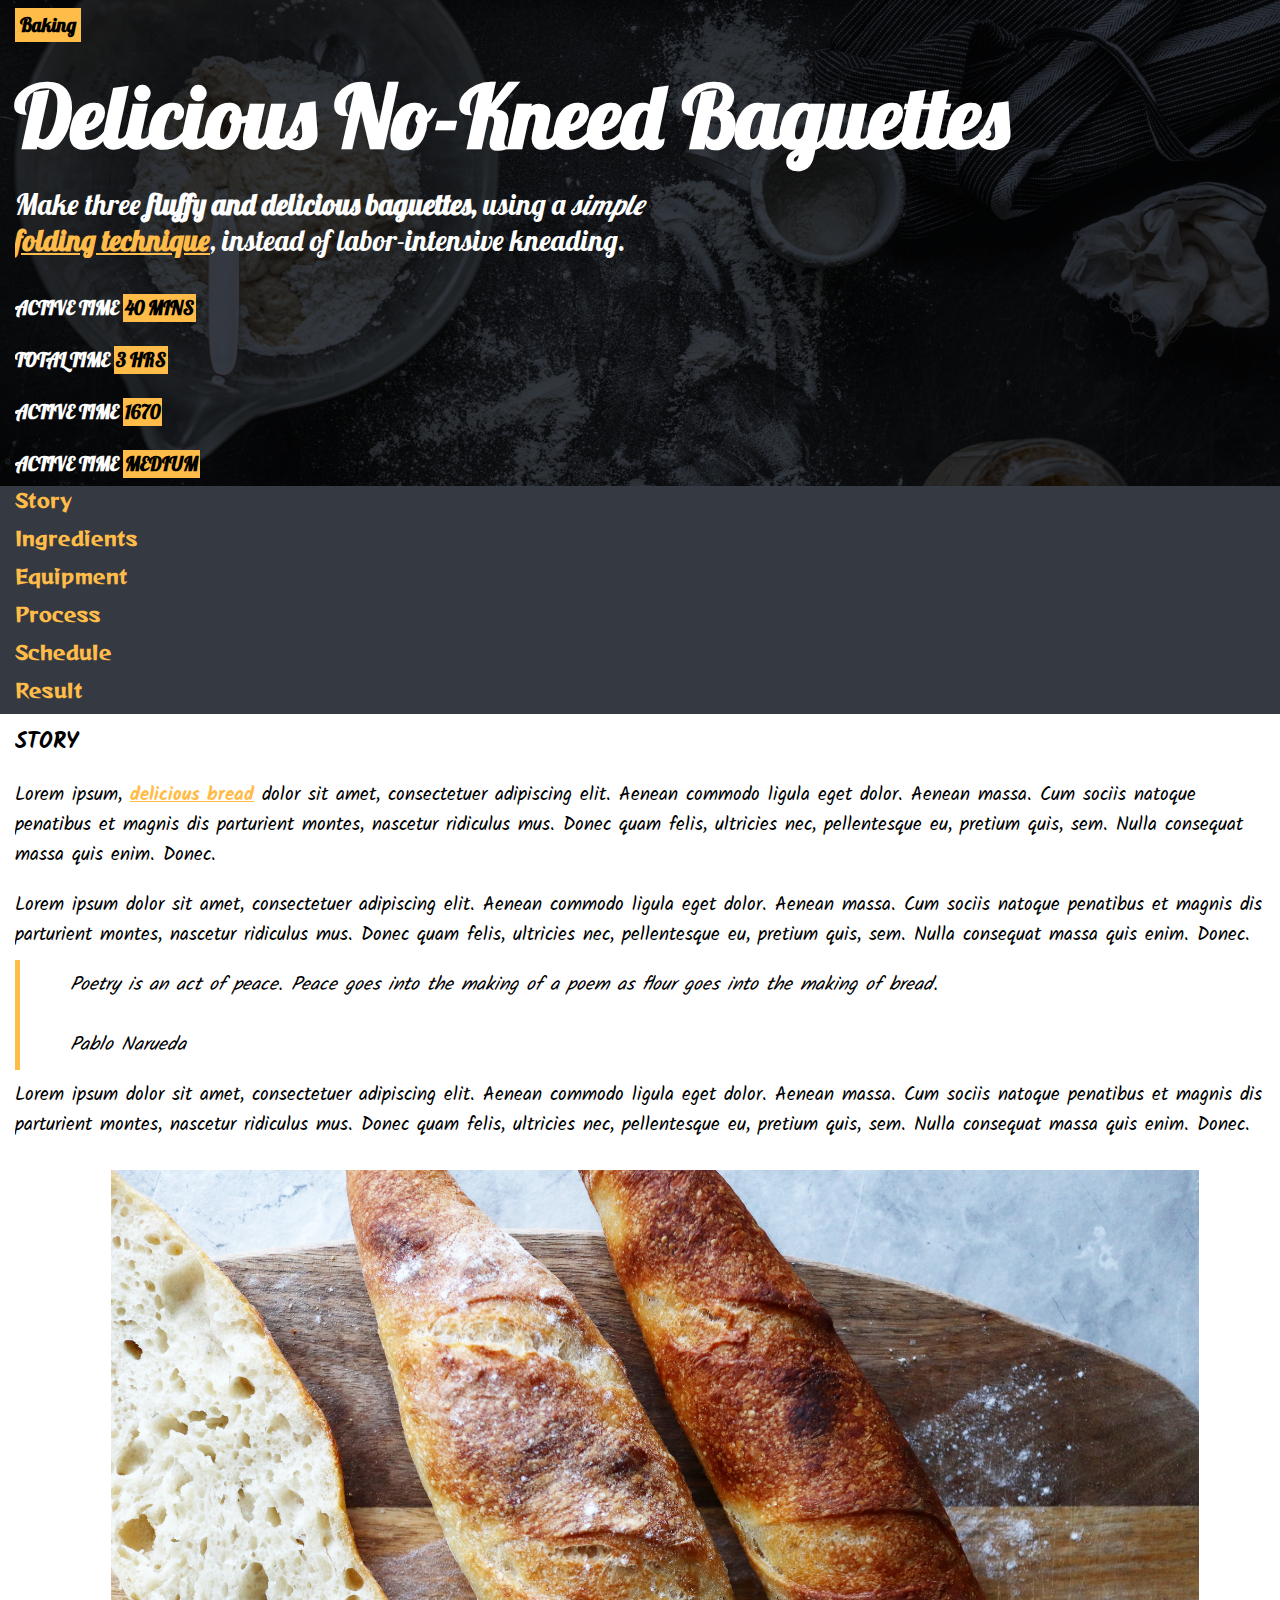
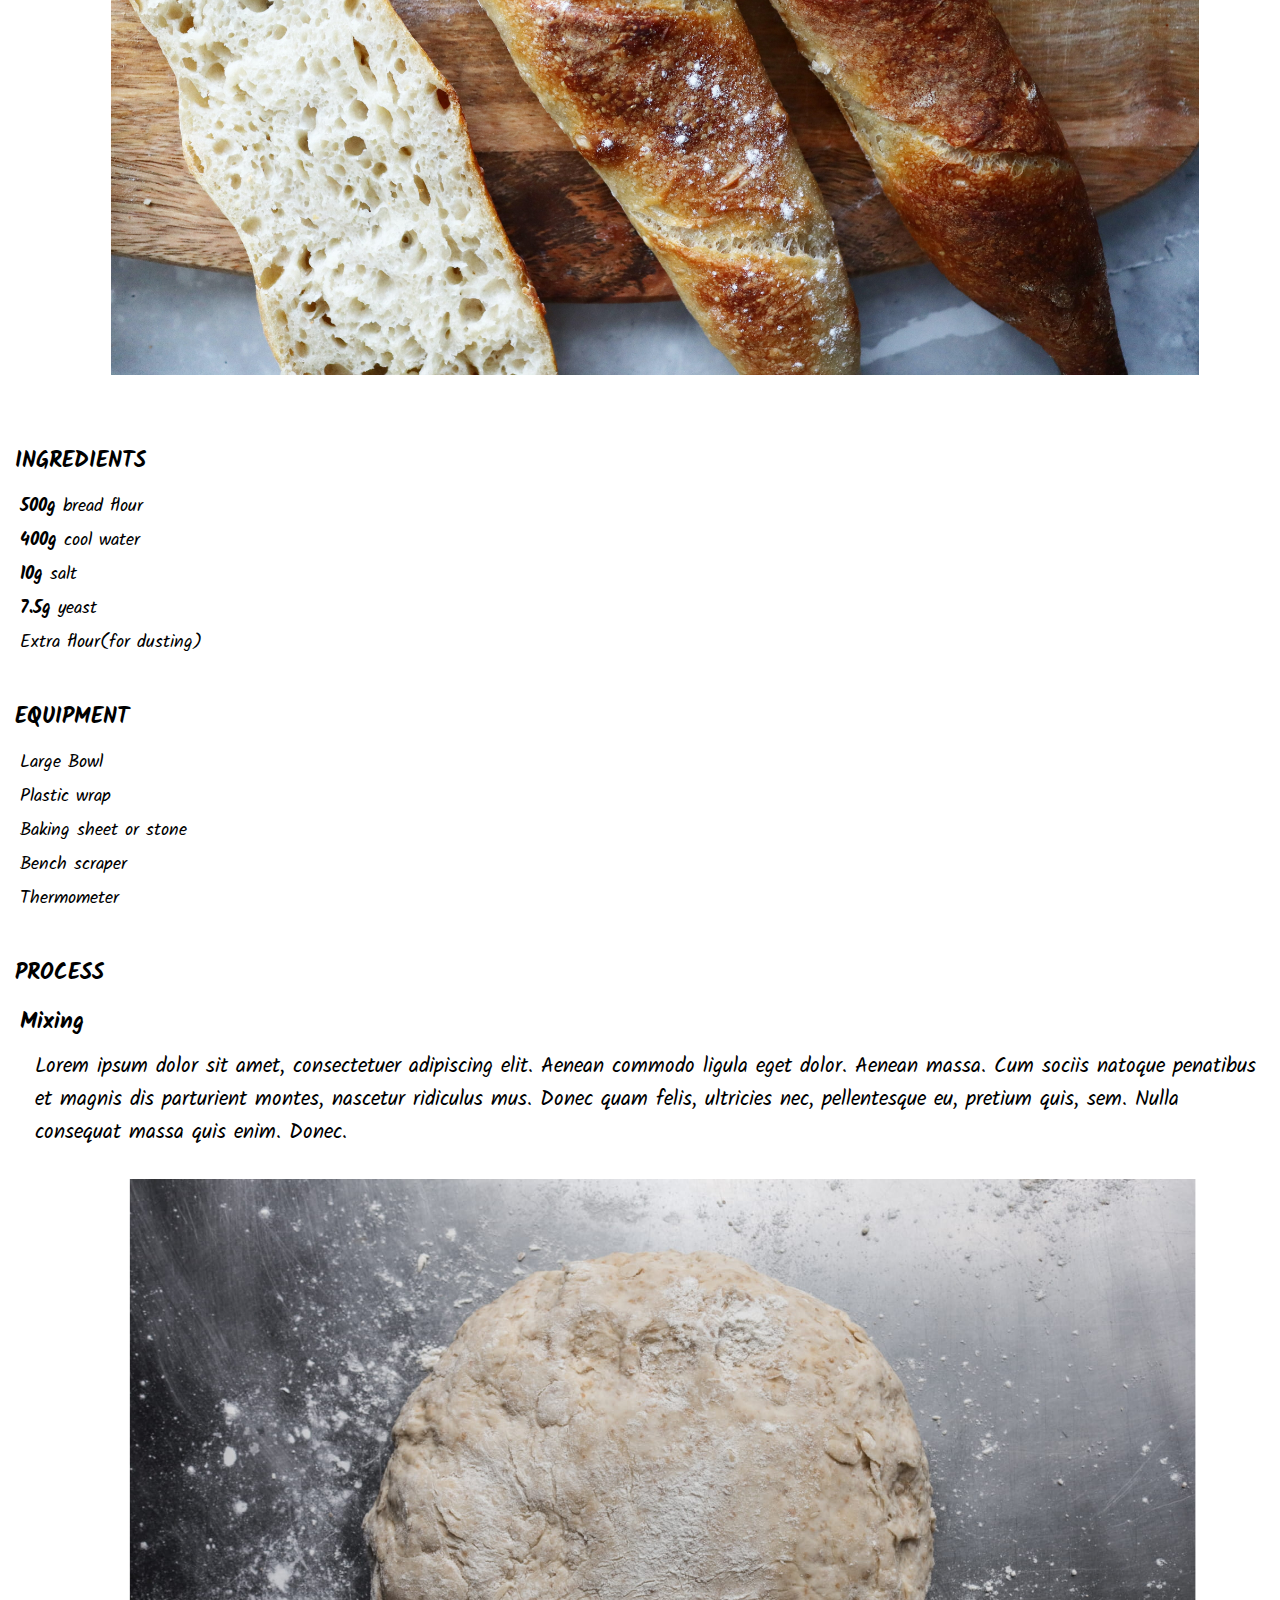
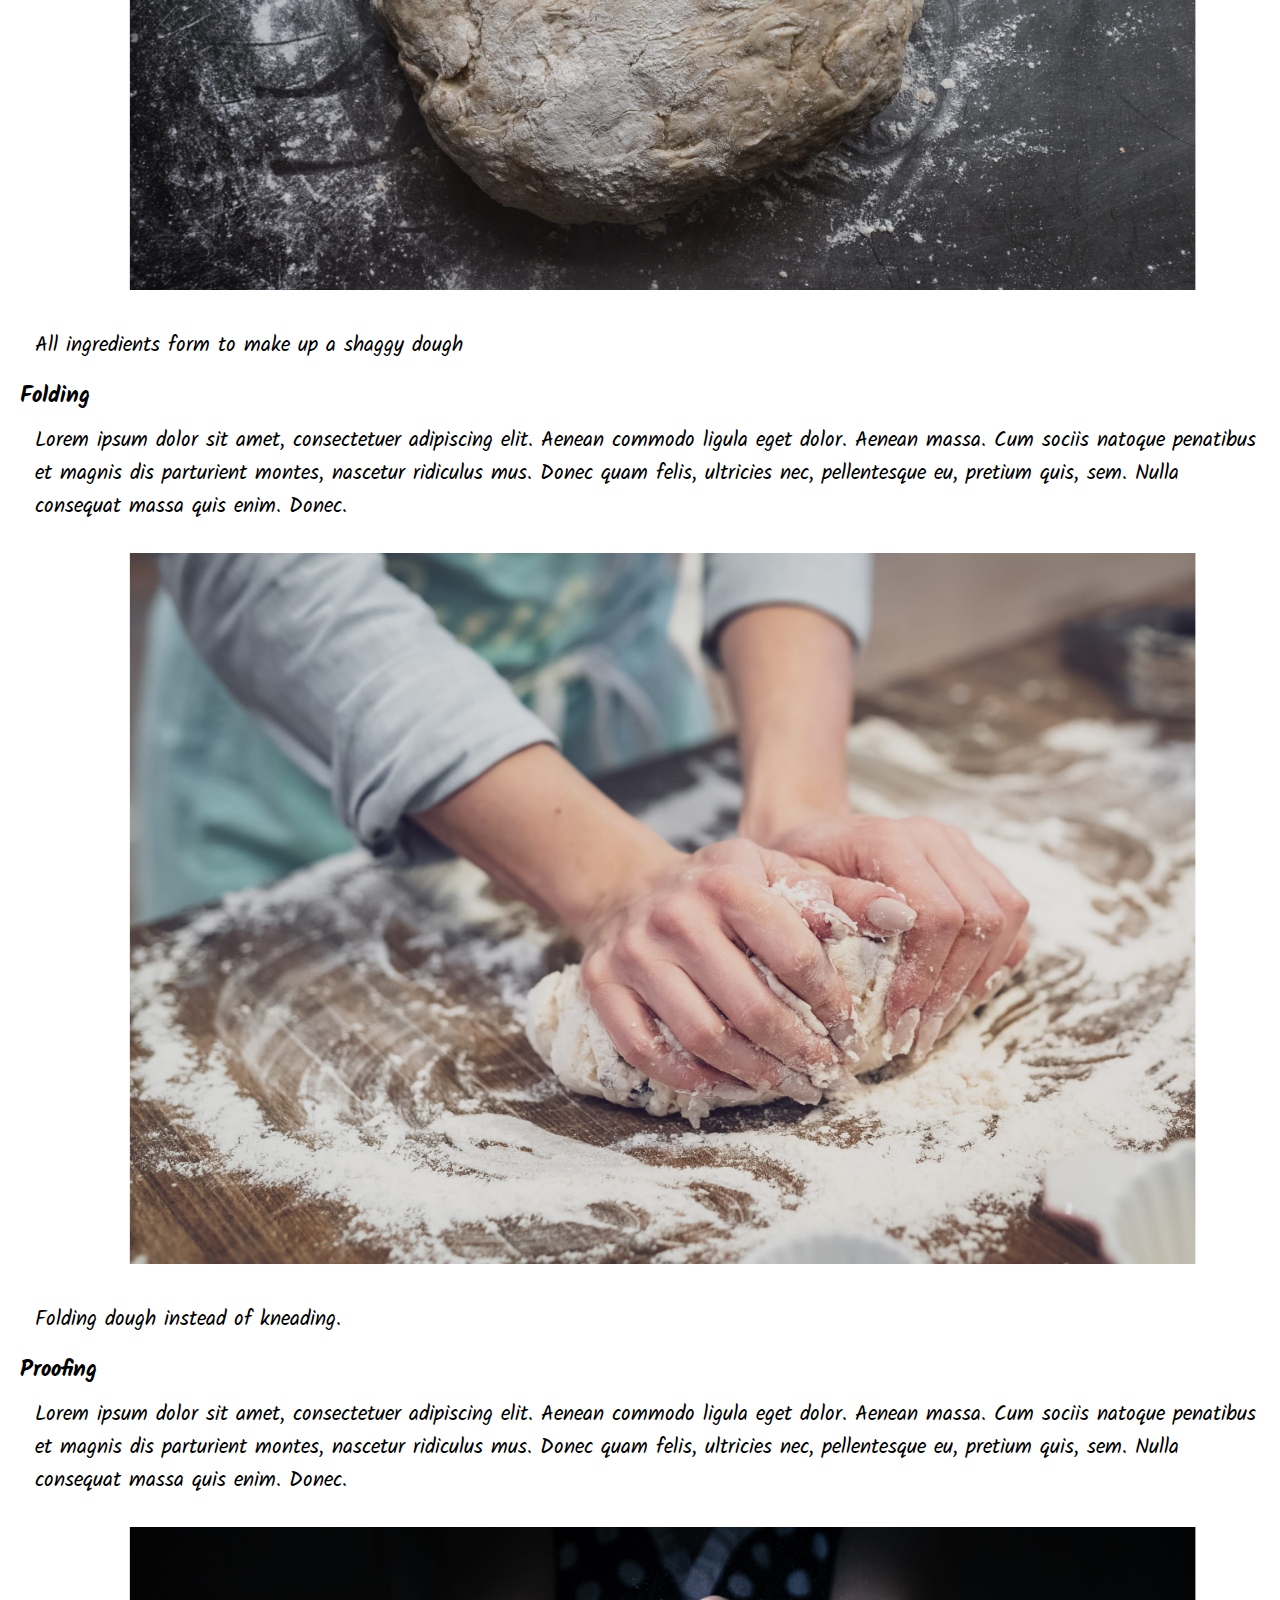
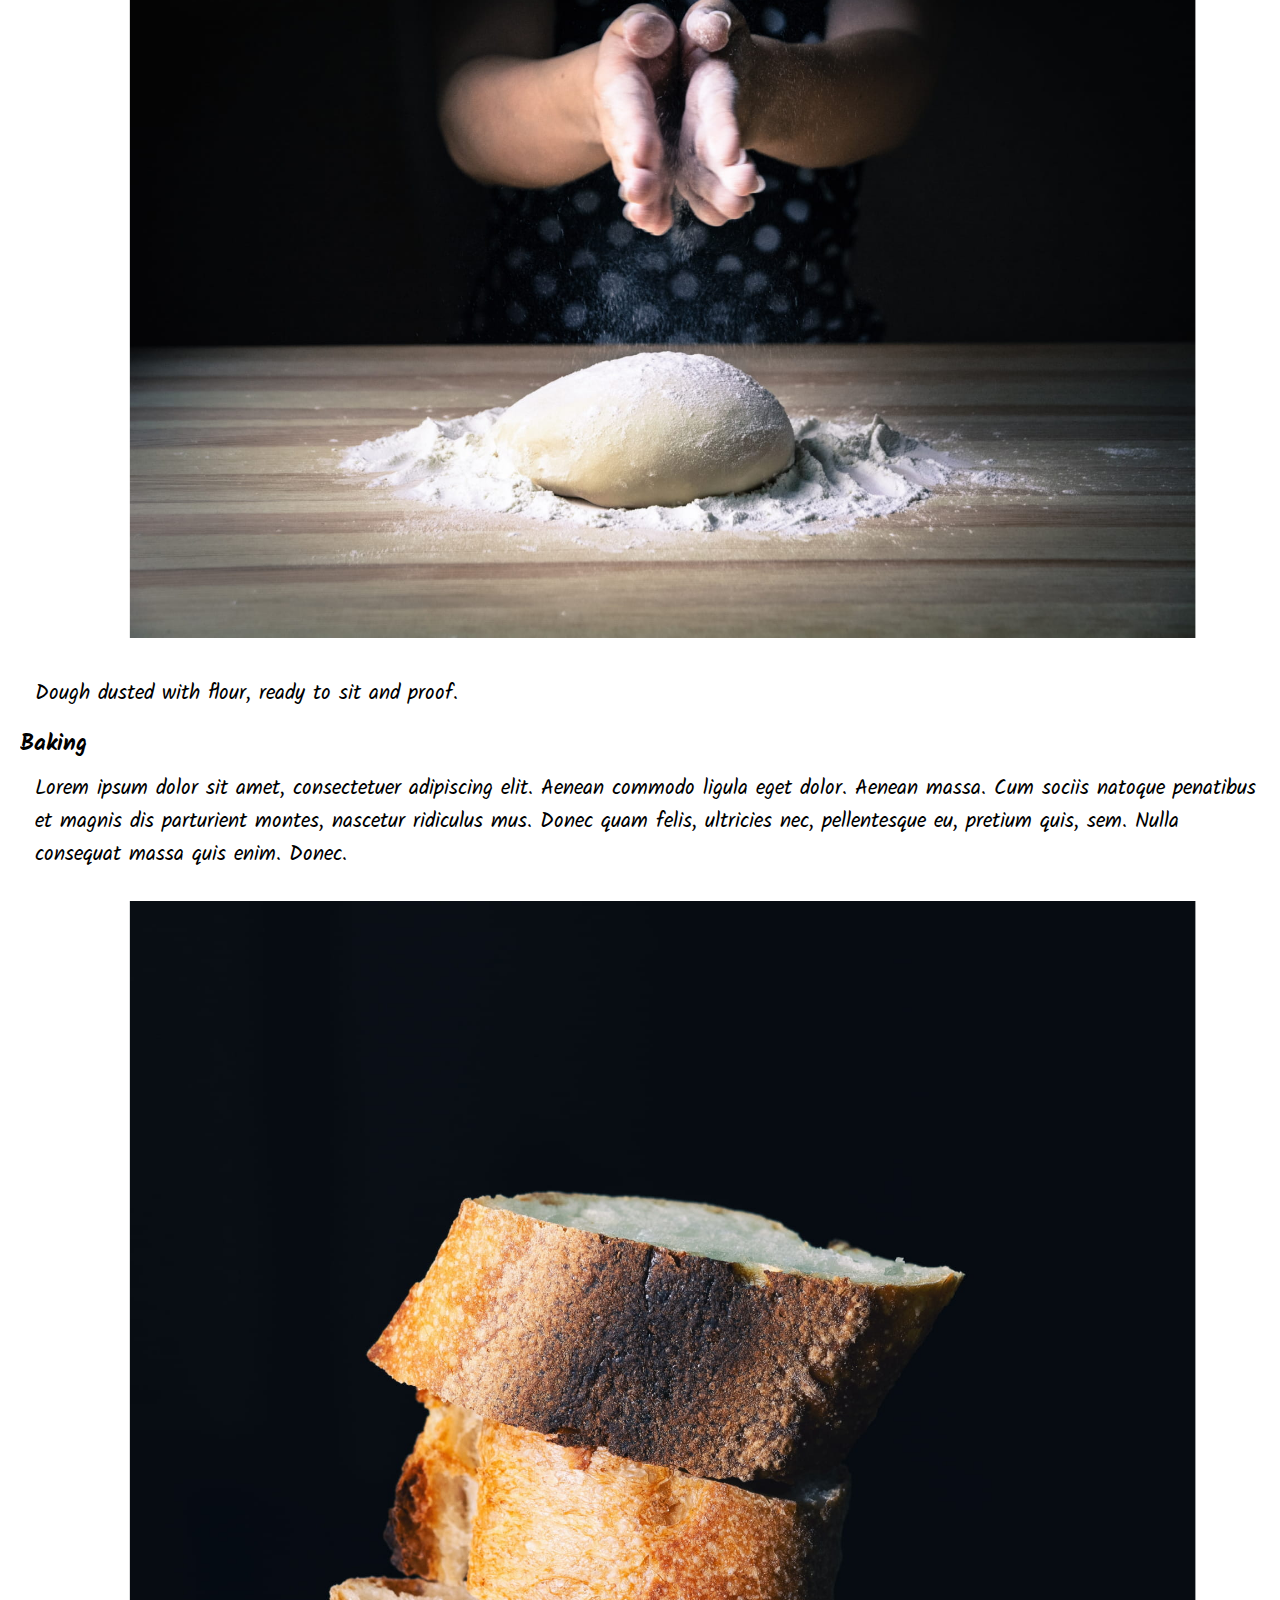
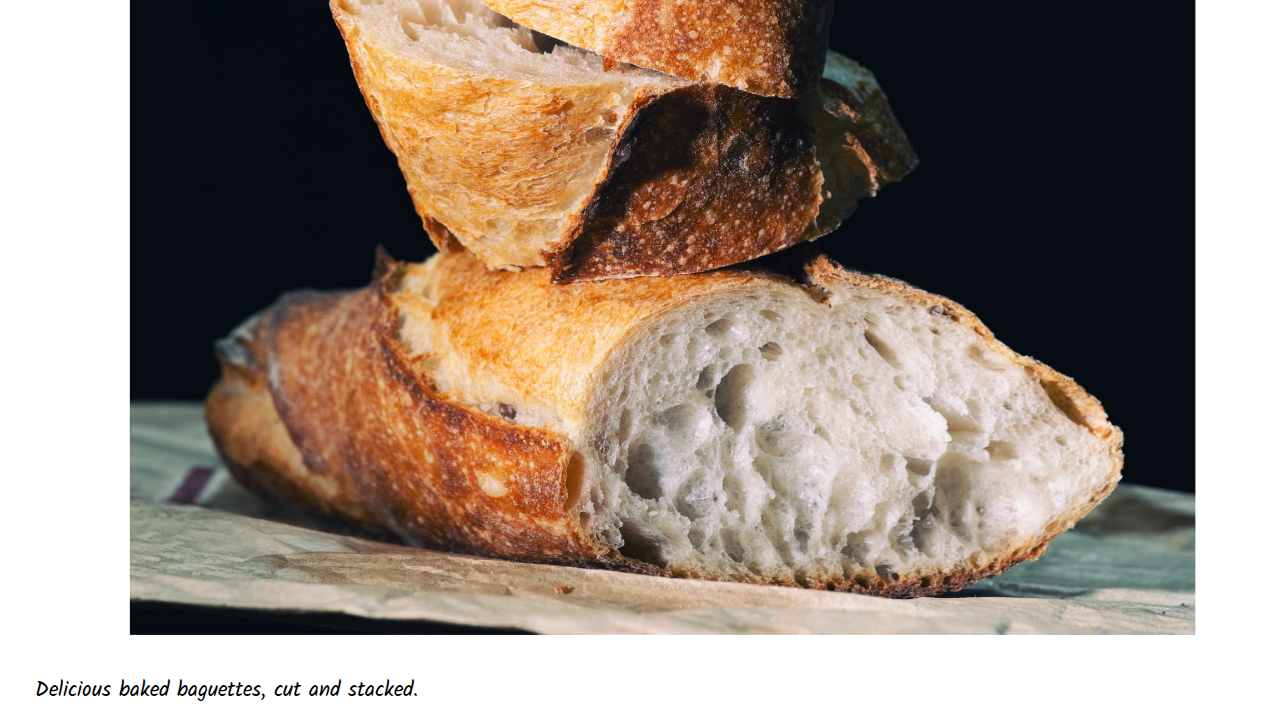
==== commit d6014f00: "changed the path of images" ====
--- a/index2.html
+++ b/index2.html
@@ -57,7 +57,7 @@
             </p>
             <div class="imagecontainer">
                 <div class="image">
-                    <img src="../images/gallery-a.jpg" alt="baguettes">
+                    <img src="images/gallery-a.jpg" alt="baguettes">
                 </div>
             </div>
         </div>
@@ -92,7 +92,7 @@
                     </p>
                     <div class="imagecontainer">
                         <div class="image">
-                            <img src="../images/mixing-ingredients-1920w.jpg" alt="Dough-mixed">
+                            <img src="images/mixing-ingredients-1920w.jpg" alt="Dough-mixed">
                         </div>
                     </div>
                     <p>All ingredients form to make up a shaggy dough</p>
@@ -105,7 +105,7 @@
                     </p>
                     <div class="imagecontainer">
                         <div class="image">
-                            <img src="../images/folding-dough-1920w.jpg" alt="Dough-folding">
+                            <img src="images/folding-dough-1920w.jpg" alt="Dough-folding">
                         </div>
                     </div>
                     <p>Folding dough instead of kneading.</p>
@@ -118,7 +118,7 @@
                     </p>
                     <div class="imagecontainer">
                         <div class="image">
-                            <img src="../images/proofing-1920w.jpg" alt="Dough-proofing">
+                            <img src="images/proofing-1920w.jpg" alt="Dough-proofing">
                         </div>
                     </div>
                     <p>Dough dusted with flour, ready to sit and proof.</p>
@@ -131,7 +131,7 @@
                     </p>
                     <div class="imagecontainer">
                         <div class="image">
-                            <img src="/images/baked-baguettes-1920w.jpg" alt="Baked-baguettes">
+                            <img src="images/baked-baguettes-1920w.jpg" alt="Baked-baguettes">
                         </div>
                     </div>
                     <p>Delicious baked baguettes, cut and stacked.</p>
--- a/style2.css
+++ b/style2.css
@@ -9,10 +9,10 @@
 }
 header{
     background-color: #353A42;
-    background-image: url("../images/ingredients-1920w.jpg");
+    background-image: url("images/ingredients-1920w.jpg");
     background-position: top;
     background-repeat: no-repeat;
-    /*background-attachment: fixed;*/
+    background-attachment: fixed;
     background-blend-mode:multiply;
     background-size: cover;
     width: 100vw;
